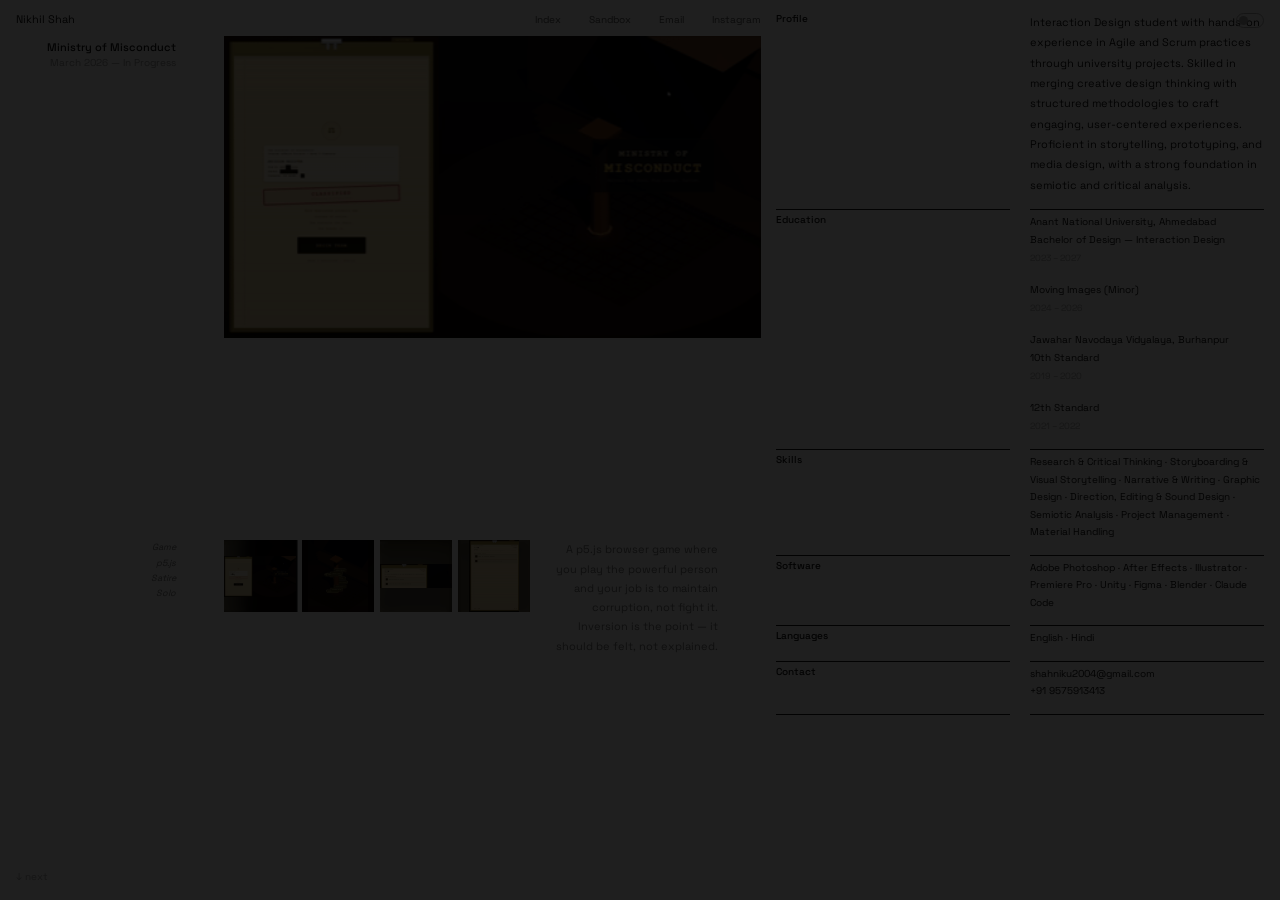
==== index.html @ 1ab5de43 "Initial portfolio — static site with case studies Co-Authored-By: Claude Sonnet 4.6 <noreply@anthrop" ====
<!DOCTYPE html>
<html lang="en">
<head>
  <meta charset="UTF-8" />
  <meta name="viewport" content="width=device-width, initial-scale=1.0" />
  <title>Your Name</title>
  <link rel="preconnect" href="https://fonts.googleapis.com">
  <link rel="preconnect" href="https://fonts.gstatic.com" crossorigin>
  <link href="https://fonts.googleapis.com/css2?family=Space+Grotesk:wght@400;500;600&display=swap" rel="stylesheet">
  <link rel="stylesheet" href="style.css">
</head>
<body>

<label class="theme-toggle" title="Toggle dark mode">
  <input type="checkbox" id="theme-chk">
  <span class="theme-track"><span class="theme-knob"></span></span>
</label>

<div class="tab-bar">
  <button class="tab-btn active" onclick="switchTab('projects')">Projects</button>
  <button class="tab-btn" onclick="switchTab('cv')">CV</button>
</div>

<div class="cols">

  <div class="col-l">
    <div class="col-l-head">
      <span>Nikhil Shah</span>
      <div class="col-l-links">
        <a onclick="goTop()">Index</a>
        <a href="sandbox.html">Sandbox</a>
        <a href="mailto:shahniku2004@gmail.com">Email</a>
        <a href="https://www.instagram.com" target="_blank">Instagram</a>
      </div>
    </div>
    <div id="sheet"></div>
    <div class="nav-arrows" id="nav-arrows">
      <button class="nav-arrow" id="nav-down" onclick="navigateProject(1)">↓ next</button>
      <button class="nav-arrow" id="nav-up" onclick="navigateProject(-1)">↑ previous</button>
    </div>
  </div>

  <div class="col-r">

    <div id="cv-body"></div>

    <div id="proj-detail">
      <span class="pd-close" onclick="closeDetail()">close ×</span>
      <div id="pd-sections"></div>
    </div>

  </div>

</div>

<div id="pd-zoom" class="pd-zoom-overlay" onclick="closeZoom()">
  <img id="pd-zoom-img" src="" alt="">
</div>

<script src="script.js"></script>
</body>
</html>
---- style.css ----
:root {
  --bg: #fff;
  --fg: #111;
  --fg-mid: #444;
  --fg-link: #555;
  --fg-light: #777;
  --fg-muted: #999;
  --fg-faint: #aaa;
  --border: #111;
  --border-light: #e8e8e8;
}
body.dark {
  --bg: #1c1c1c;
  --fg: #e8e8e5;
  --fg-mid: #b8b8b4;
  --fg-link: #888;
  --fg-light: #777;
  --fg-muted: #666;
  --fg-faint: #555;
  --border: #ccc;
  --border-light: #2a2a2a;
}

*, *::before, *::after { box-sizing: border-box; margin: 0; padding: 0; }
body {
  font-family: 'Space Grotesk', sans-serif;
  font-size: 11px;
  background: var(--bg);
  color: var(--fg);
}
a { text-decoration: none; cursor: pointer; color: inherit; }

/* ── THEME TOGGLE ── */
.theme-toggle {
  position: fixed;
  top: 13px;
  right: 16px;
  z-index: 100;
  cursor: pointer;
  display: flex;
  align-items: center;
}
.theme-toggle input { display: none; }
.theme-track {
  width: 28px;
  height: 15px;
  border-radius: 8px;
  border: 1px solid var(--fg-faint);
  position: relative;
}
.theme-knob {
  position: absolute;
  top: 2px;
  left: 2px;
  width: 9px;
  height: 9px;
  border-radius: 50%;
  background: var(--fg-faint);
  transition: transform 0.22s ease, background 0.22s, border-color 0.22s;
}
#theme-chk:checked ~ .theme-track { border-color: var(--fg); }
#theme-chk:checked ~ .theme-track .theme-knob {
  transform: translateX(13px);
  background: var(--fg);
}

/* ── TAB BAR (mobile only) ── */
.tab-bar {
  display: none;
  position: sticky;
  top: 0;
  z-index: 20;
  background: var(--bg);
  border-bottom: 1px solid var(--border-light);
  padding: 0 16px;
}
.tab-btn {
  background: none;
  border: none;
  border-bottom: 2px solid transparent;
  font-family: inherit;
  font-size: 11px;
  color: var(--fg-faint);
  padding: 12px 0;
  margin-right: 24px;
  cursor: pointer;
  transition: color 0.15s;
}
.tab-btn.active { color: var(--fg); border-bottom-color: var(--fg); }

/* ── TWO COLUMNS ── */
.cols {
  display: grid;
  grid-template-columns: 60fr 40fr;
  align-items: start;
  transition: grid-template-columns 0.36s ease;
}
body.detail-open .cols  { grid-template-columns: 1fr 1fr; }
body.detail-open .pblock { display: none; }
body.detail-open .pblock.active { display: grid; }

/* ── LEFT ── */
.col-l { padding: 12px 7px 40px 16px; }

.col-l-head {
  display: grid;
  grid-template-columns: 160px 1fr;
  column-gap: 48px;
  align-items: center;
  margin-bottom: 10px;
  font-size: 11px;
}
.col-l-head > span { grid-column: 1; justify-self: start; }
.col-l-links {
  grid-column: 2;
  justify-self: end;
  display: flex;
  gap: 28px;
  font-size: 10px;
  color: var(--fg-link);
}
.col-l-links a:hover { color: var(--fg); }

/* Project blocks */
.pblock {
  display: grid;
  grid-template-columns: 160px 1fr;
  grid-template-rows: auto auto;
  column-gap: 48px;
  row-gap: 14px;
  margin-bottom: 120px;
  cursor: pointer;
}
.pblock:last-child { margin-bottom: 40px; }
.pblock:hover .pb-thumb:not(.active),
.pblock:hover .pb-title { opacity: 0.6; }

.pb-meta { grid-row: 1; grid-column: 1; padding-top: 4px; text-align: right; }
.pb-title { font-size: 11px; font-weight: 500; margin-bottom: 2px; transition: opacity 0.15s; }
.pb-date  { font-size: 10px; color: var(--fg-muted); }
.pb-cats  {
  grid-row: 2; grid-column: 1;
  font-size: 9px; font-style: italic; color: var(--fg-light); line-height: 1.7; text-align: right;
}
.pb-big {
  grid-row: 1; grid-column: 2;
  position: relative;
  aspect-ratio: 16 / 9;
  width: 100%;
  overflow: hidden;
  background-size: cover;
  background-position: center;
  cursor: grab;
  user-select: none;
  -webkit-user-select: none;
  touch-action: pan-y;
}
.pb-big:active { cursor: grabbing; }
.pb-big::before {
  content: '';
  position: absolute; inset: -10px;
  background-image: inherit;
  background-size: cover; background-position: center;
  filter: blur(12px) brightness(0.35);
}
.pb-big img {
  position: relative; z-index: 1;
  width: 100%; height: 100%;
  object-fit: contain; display: block;
  will-change: transform, opacity;
}
.pb-row2 {
  grid-row: 2; grid-column: 2;
  display: flex; justify-content: space-between; align-items: flex-start; gap: 20px;
}
.pb-thumbs {
  display: flex; gap: 6px;
  overflow-x: auto; scrollbar-width: none; -ms-overflow-style: none;
  flex-shrink: 1; min-width: 0;
}
.pb-thumbs::-webkit-scrollbar { display: none; }
.pb-thumb   {
  flex-shrink: 0;
  width: 72px; height: 72px;
  position: relative; overflow: hidden;
  background-size: cover; background-position: center;
  transition: opacity 0.15s;
}
.pb-thumb.active { box-shadow: 0 0 0 1.5px var(--fg); }
.pb-thumb::before {
  content: '';
  position: absolute; inset: -10px;
  background-image: inherit;
  background-size: cover; background-position: center;
  filter: blur(8px) brightness(0.35);
}
.pb-thumb img {
  position: relative; z-index: 1;
  width: 100%; height: 100%;
  object-fit: contain; display: block;
}
.pb-context { font-size: 11px; line-height: 1.75; color: var(--fg-light); text-align: right; flex: 1; min-width: 0; padding-right: 8%; }

/* ── RIGHT ── */
.col-r {
  position: sticky;
  top: 0;
  height: 100vh;
  overflow-y: scroll;
  scrollbar-width: none;
  -ms-overflow-style: none;
  padding: 12px 16px 40px 8px;
}
.col-r::-webkit-scrollbar { display: none; }

#cv-body, #proj-detail {
  transition: opacity 0.22s ease, transform 0.26s ease;
  will-change: transform, opacity;
}
#cv-body { opacity: 1; transform: translateX(0); }
#proj-detail {
  display: none;
  opacity: 0;
  transform: translateX(18px);
}

/* ── CV sections ── */
.cv-sec {
  display: grid; grid-template-columns: 1fr 1fr; gap: 20px;
  margin-bottom: 3px; align-items: stretch;
}
.cv-h {
  font-size: 10px; font-weight: 500; color: var(--fg);
  padding-bottom: 14px; border-bottom: 1px solid var(--border);
}
.cv-content  { display: flex; flex-direction: column; gap: 14px; padding-bottom: 14px; border-bottom: 1px solid var(--border); }
.cv-bio-text { font-size: 11px; line-height: 1.85; }
.cv-e  { font-size: 10px; line-height: 1.75; }
.cv-yr { font-size: 9px; color: var(--fg-faint); display: block; margin-top: 3px; }

/* ── Detail panel ── */
.pd-close {
  font-size: 10px; color: var(--fg-faint); cursor: pointer;
  display: block; margin-bottom: 32px;
}
.pd-close:hover { color: var(--fg); }
.pd-section { margin-bottom: 32px; }
.pd-section-title { font-size: 10px; font-weight: 500; color: var(--fg-faint); margin-bottom: 10px; letter-spacing: 0.06em; text-transform: uppercase; }
.pd-body { font-size: 11px; line-height: 1.9; color: var(--fg-mid); }
.pd-body p { margin-bottom: 12px; }
.pd-body p:last-child { margin-bottom: 0; }
.pd-body strong { font-weight: 500; color: var(--fg); }
.pd-body h3 { font-size: 14px; font-weight: 500; color: var(--fg); line-height: 1.3; margin: 4px 0 10px; }

/* ── SNAP SCROLL (desktop + tablet) ── */
@media (min-width: 768px) {
  html, body { height: 100%; overflow: hidden; }
  .cols { height: 100vh; }
  .col-l {
    height: 100vh;
    display: flex;
    flex-direction: column;
    overflow: hidden;
    padding-bottom: 0;
  }
  #sheet {
    flex: 1;
    overflow-y: scroll;
    scroll-snap-type: y mandatory;
    scrollbar-width: none;
    -ms-overflow-style: none;
  }
  #sheet::-webkit-scrollbar { display: none; }
  .pblock {
    scroll-snap-align: start;
    height: 100%;
    margin-bottom: 0;
    padding-bottom: 24px;
  }
  .pblock:last-child { margin-bottom: 0; }
}

@media (min-width: 768px) and (max-width: 1023px) {
  .cols { grid-template-columns: 60fr 40fr; }
  body.detail-open .cols { grid-template-columns: 1fr 1fr; }
  .col-l { padding: 10px 6px 32px 12px; }
  .col-l-head { grid-template-columns: 120px 1fr; column-gap: 28px; }
  .pblock { grid-template-columns: 120px 1fr; column-gap: 28px; margin-bottom: 80px; }
  .pb-thumb { width: 72px; height: 72px; }
}

@media (max-width: 767px) {
  .tab-bar { display: flex; }
  .cols { grid-template-columns: 1fr; }
  .col-l { padding: 12px 14px 40px; }
  .col-l-head { grid-template-columns: 1fr; row-gap: 6px; margin-bottom: 20px; }
  .col-l-head > span { grid-column: 1; }
  .col-l-links { grid-column: 1; justify-self: start; }
  .col-r {
    position: static;
    height: auto;
    overflow-y: visible;
    padding: 12px 14px 40px;
    display: none;
  }
  body.show-cv .col-r  { display: block; }
  body.show-cv .col-l  { display: none; }
  .pblock {
    grid-template-columns: 1fr;
    grid-template-rows: auto;
    column-gap: 0;
    row-gap: 10px;
    margin-bottom: 56px;
  }
  .pb-meta  { grid-row: 1; grid-column: 1; text-align: left; padding-top: 0; }
  .pb-big   { grid-row: 2; grid-column: 1; }
  .pb-cats  { grid-row: 3; grid-column: 1; text-align: left; }
  .pb-row2  { grid-row: 4; grid-column: 1; flex-direction: column; gap: 10px; max-width: 100%; }
  .pb-context { text-align: left; max-width: 100%; padding-right: 0; }
  .pb-thumbs { flex-wrap: wrap; }
  .pb-thumb  { width: 68px; height: 68px; }
  .cv-sec { grid-template-columns: 1fr; gap: 8px; margin-bottom: 40px; border-bottom: 1px solid var(--border); padding-bottom: 14px; }
  .cv-sec:first-of-type { grid-template-columns: 1fr; align-items: start; }
  .cv-h    { border-bottom: none; padding-bottom: 0; }
  .cv-content { border-bottom: none; padding-bottom: 0; }
  body.detail-open          { overflow-y: auto; }
  body.detail-open .cols    { grid-template-columns: 1fr; }
  body.detail-open .col-l   { display: none; }
  body.detail-open .col-r   { display: block !important; }
  body.detail-open .pblock  { display: grid; }
}

/* ── NAV ARROWS ── */
.nav-arrows {
  display: flex;
  flex-direction: row;
  justify-content: space-between;
  flex-shrink: 0;
  padding-bottom: 14px;
}
.nav-arrow {
  background: none;
  border: none;
  padding: 4px 0;
  font-family: inherit;
  font-size: 10px;
  color: var(--fg-faint);
  cursor: pointer;
  line-height: 1;
  transition: color 0.15s;
}
.nav-arrow:hover { color: var(--fg); }
.nav-arrow.hidden { visibility: hidden; pointer-events: none; }
@media (max-width: 767px) { .nav-arrows { display: none; } }

/* ── CASE STUDY IMAGES ── */
.pd-imgs {
  display: flex;
  flex-wrap: wrap;
  gap: 8px;
  margin: 16px 0;
}
.pd-imgs img {
  width: calc(50% - 4px);
  height: auto;
  display: block;
}
.pd-imgs img.full {
  width: 100%;
}
.pd-imgs img { cursor: zoom-in; }

/* ── ZOOM OVERLAY ── */
.pd-zoom-overlay {
  position: fixed;
  inset: 0;
  background: rgba(0, 0, 0, 0.88);
  display: flex;
  align-items: center;
  justify-content: center;
  z-index: 200;
  cursor: zoom-out;
}
.pd-zoom-overlay img {
  max-width: 90vw;
  max-height: 90vh;
  object-fit: contain;
  display: block;
}
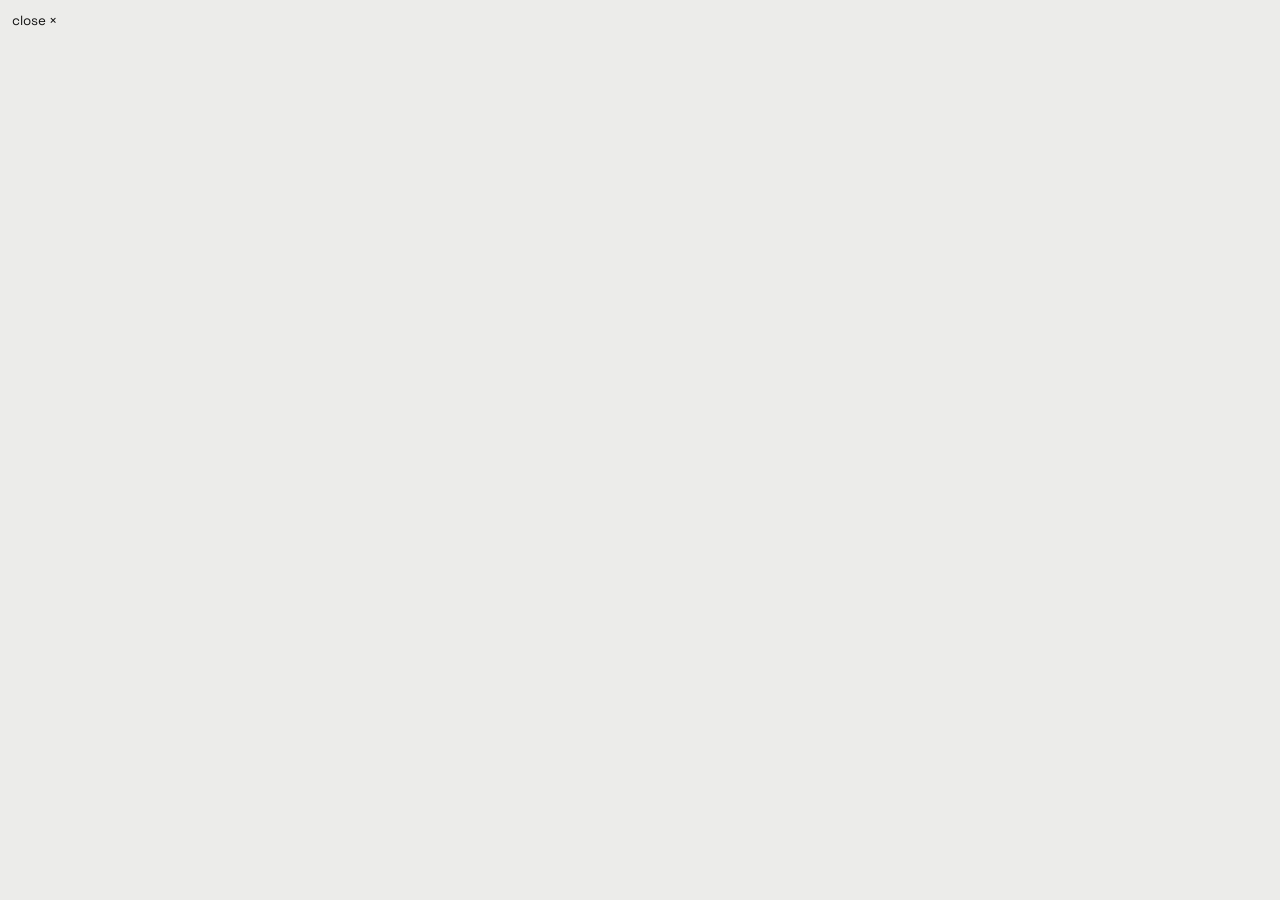
==== commit f8f49cf3: "Bento grid" ====
--- a/index.html
+++ b/index.html
@@ -3,7 +3,7 @@
 <head>
   <meta charset="UTF-8" />
   <meta name="viewport" content="width=device-width, initial-scale=1.0" />
-  <title>Your Name</title>
+  <title>Nikhil Shah</title>
   <link rel="preconnect" href="https://fonts.googleapis.com">
   <link rel="preconnect" href="https://fonts.gstatic.com" crossorigin>
   <link href="https://fonts.googleapis.com/css2?family=Space+Grotesk:wght@400;500;600&display=swap" rel="stylesheet">
@@ -11,50 +11,17 @@
 </head>
 <body>
 
-<label class="theme-toggle" title="Toggle dark mode">
-  <input type="checkbox" id="theme-chk">
-  <span class="theme-track"><span class="theme-knob"></span></span>
-</label>
+<main class="bento" id="bento"></main>
 
-<div class="tab-bar">
-  <button class="tab-btn active" onclick="switchTab('projects')">Projects</button>
-  <button class="tab-btn" onclick="switchTab('cv')">CV</button>
+<div id="detail" class="detail" aria-hidden="true">
+  <div class="detail-panel">
+    <button class="detail-close" onclick="closeDetail()">close ×</button>
+    <div id="detail-body"></div>
+  </div>
 </div>
 
-<div class="cols">
-
-  <div class="col-l">
-    <div class="col-l-head">
-      <span>Nikhil Shah</span>
-      <div class="col-l-links">
-        <a onclick="goTop()">Index</a>
-        <a href="sandbox.html">Sandbox</a>
-        <a href="mailto:shahniku2004@gmail.com">Email</a>
-        <a href="https://www.instagram.com" target="_blank">Instagram</a>
-      </div>
-    </div>
-    <div id="sheet"></div>
-    <div class="nav-arrows" id="nav-arrows">
-      <button class="nav-arrow" id="nav-down" onclick="navigateProject(1)">↓ next</button>
-      <button class="nav-arrow" id="nav-up" onclick="navigateProject(-1)">↑ previous</button>
-    </div>
-  </div>
-
-  <div class="col-r">
-
-    <div id="cv-body"></div>
-
-    <div id="proj-detail">
-      <span class="pd-close" onclick="closeDetail()">close ×</span>
-      <div id="pd-sections"></div>
-    </div>
-
-  </div>
-
-</div>
-
-<div id="pd-zoom" class="pd-zoom-overlay" onclick="closeZoom()">
-  <img id="pd-zoom-img" src="" alt="">
+<div id="zoom" class="zoom" onclick="closeZoom()">
+  <img id="zoom-img" src="" alt="">
 </div>
 
 <script src="script.js"></script>
--- a/style.css
+++ b/style.css
@@ -1,35 +1,43 @@
 :root {
-  --bg: #fff;
+  --bg: #ececea;
+  --tile: #fff;
   --fg: #111;
   --fg-mid: #444;
-  --fg-link: #555;
   --fg-light: #777;
   --fg-muted: #999;
   --fg-faint: #aaa;
-  --border: #111;
-  --border-light: #e8e8e8;
+  --radius: 16px;
+  --gap: 10px;
+  --pad: 12px;
+  --ease: cubic-bezier(.2, .8, .2, 1);
+  --ease-io: cubic-bezier(.7, 0, .2, 1);
 }
 body.dark {
-  --bg: #1c1c1c;
+  --bg: #0e0e0e;
+  --tile: #1c1c1c;
   --fg: #e8e8e5;
   --fg-mid: #b8b8b4;
-  --fg-link: #888;
-  --fg-light: #777;
-  --fg-muted: #666;
+  --fg-light: #888;
+  --fg-muted: #777;
   --fg-faint: #555;
-  --border: #ccc;
-  --border-light: #2a2a2a;
 }
 
 *, *::before, *::after { box-sizing: border-box; margin: 0; padding: 0; }
+
+html, body { height: 100%; }
 body {
   font-family: 'Space Grotesk', sans-serif;
   font-size: 11px;
   background: var(--bg);
   color: var(--fg);
+  overflow: hidden;
+  padding: var(--pad);
+  transition: background 0.25s;
 }
 a { text-decoration: none; cursor: pointer; color: inherit; }
-
+button { font-family: inherit; cursor: pointer; border: none; background: none; color: inherit; }
+
+<<<<<<< Updated upstream
 /* ── THEME TOGGLE ── */
 .theme-toggle {
   position: fixed;
@@ -146,73 +154,77 @@
   grid-row: 1; grid-column: 2;
   position: relative;
   aspect-ratio: 16 / 9;
+=======
+/* ── BENTO GRID ── */
+.bento {
+  height: 100%;
+>>>>>>> Stashed changes
   width: 100%;
+  display: grid;
+  gap: var(--gap);
+  grid-template-columns: repeat(4, 1fr);
+  grid-template-rows: repeat(3, 1fr);
+  grid-template-areas:
+    "intro intro p01 p01"
+    "p02   p03   p01 p01"
+    "p02   p04   p04 p05";
+}
+
+.tile {
+  position: relative;
+  border-radius: var(--radius);
   overflow: hidden;
+  background: var(--tile);
+  display: block;
+  min-width: 0;
+  min-height: 0;
+  /* staggered entrance */
+  opacity: 0;
+  transform: translateY(14px) scale(0.985);
+  animation: tileIn 0.62s var(--ease) both;
+  animation-delay: calc(var(--i, 0) * 70ms);
+  transition: transform 0.4s var(--ease), box-shadow 0.4s var(--ease);
+}
+@keyframes tileIn {
+  to { opacity: 1; transform: none; }
+}
+
+/* ── PROJECT TILES ── */
+.tile-proj {
+  cursor: pointer;
+  color: #fff;
+}
+.tile-img {
+  position: absolute;
+  inset: 0;
+  z-index: 0;
   background-size: cover;
   background-position: center;
-  cursor: grab;
-  user-select: none;
-  -webkit-user-select: none;
-  touch-action: pan-y;
-}
-.pb-big:active { cursor: grabbing; }
-.pb-big::before {
+  transform: scale(1.001);
+  transition: transform 0.7s var(--ease);
+  will-change: transform;
+}
+.tile-proj::after {
   content: '';
-  position: absolute; inset: -10px;
-  background-image: inherit;
-  background-size: cover; background-position: center;
-  filter: blur(12px) brightness(0.35);
-}
-.pb-big img {
-  position: relative; z-index: 1;
-  width: 100%; height: 100%;
-  object-fit: contain; display: block;
-  will-change: transform, opacity;
-}
-.pb-row2 {
-  grid-row: 2; grid-column: 2;
-  display: flex; justify-content: space-between; align-items: flex-start; gap: 20px;
-}
-.pb-thumbs {
-  display: flex; gap: 6px;
-  overflow-x: auto; scrollbar-width: none; -ms-overflow-style: none;
-  flex-shrink: 1; min-width: 0;
-}
-.pb-thumbs::-webkit-scrollbar { display: none; }
-.pb-thumb   {
-  flex-shrink: 0;
-  width: 72px; height: 72px;
-  position: relative; overflow: hidden;
-  background-size: cover; background-position: center;
-  transition: opacity 0.15s;
-}
-.pb-thumb.active { box-shadow: 0 0 0 1.5px var(--fg); }
-.pb-thumb::before {
-  content: '';
-  position: absolute; inset: -10px;
-  background-image: inherit;
-  background-size: cover; background-position: center;
-  filter: blur(8px) brightness(0.35);
-}
-.pb-thumb img {
-  position: relative; z-index: 1;
-  width: 100%; height: 100%;
-  object-fit: contain; display: block;
-}
-.pb-context { font-size: 11px; line-height: 1.75; color: var(--fg-light); text-align: right; flex: 1; min-width: 0; padding-right: 8%; }
-
-/* ── RIGHT ── */
-.col-r {
-  position: sticky;
-  top: 0;
-  height: 100vh;
-  overflow-y: scroll;
-  scrollbar-width: none;
-  -ms-overflow-style: none;
-  padding: 12px 16px 40px 8px;
-}
-.col-r::-webkit-scrollbar { display: none; }
-
+  position: absolute;
+  inset: 0;
+  z-index: 1;
+  background: linear-gradient(180deg, rgba(0,0,0,0) 38%, rgba(0,0,0,0.62) 100%);
+  transition: background 0.35s ease;
+}
+.tile-num, .tile-status, .tile-foot { z-index: 2; }
+
+.tile-proj:hover {
+  transform: translateY(-3px);
+  box-shadow: 0 14px 30px -12px rgba(0,0,0,0.45);
+}
+.tile-proj:hover .tile-img { transform: scale(1.07); }
+.tile-proj:hover::after {
+  background: linear-gradient(180deg, rgba(0,0,0,0.12) 0%, rgba(0,0,0,0.8) 100%);
+}
+.tile-proj:active { transform: translateY(-1px) scale(0.992); }
+
+<<<<<<< Updated upstream
 #cv-body, #proj-detail {
   transition: opacity 0.22s ease, transform 0.26s ease;
   will-change: transform, opacity;
@@ -343,47 +355,286 @@
   border: none;
   padding: 4px 0;
   font-family: inherit;
+=======
+.tile-num {
+  position: absolute;
+  top: 12px;
+  left: 14px;
+>>>>>>> Stashed changes
+  font-size: 10px;
+  letter-spacing: 0.12em;
+  opacity: 0.85;
+  mix-blend-mode: difference;
+  color: #fff;
+}
+.tile-status {
+  position: absolute;
+  top: 12px;
+  right: 14px;
+  font-size: 8.5px;
+  letter-spacing: 0.16em;
+  text-transform: uppercase;
+  padding: 3px 7px;
+  border-radius: 100px;
+  background: rgba(255,255,255,0.9);
+  color: #111;
+}
+.tile-status::before {
+  content: '';
+  display: inline-block;
+  width: 5px; height: 5px;
+  border-radius: 50%;
+  background: #e0483d;
+  margin-right: 5px;
+  vertical-align: middle;
+  animation: pulse 1.6s ease-in-out infinite;
+}
+@keyframes pulse {
+  0%, 100% { opacity: 1; transform: scale(1); }
+  50%      { opacity: 0.4; transform: scale(0.7); }
+}
+
+.tile-foot {
+  position: absolute;
+  left: 0; right: 0; bottom: 0;
+  padding: 14px 16px;
+}
+.tile-title {
+  font-size: 14px;
+  font-weight: 500;
+  line-height: 1.2;
+  margin-bottom: 4px;
+  transition: transform 0.35s var(--ease);
+}
+.tile-proj:hover .tile-title { transform: translateY(-1px); }
+.tile-cats {
+  font-size: 9px;
+  letter-spacing: 0.04em;
+  opacity: 0.78;
+  font-style: italic;
+}
+.tile-context {
+  font-size: 10.5px;
+  line-height: 1.6;
+  margin-top: 8px;
+  max-height: 0;
+  opacity: 0;
+  overflow: hidden;
+  transform: translateY(4px);
+  transition: max-height 0.4s var(--ease), opacity 0.32s ease, transform 0.4s var(--ease), margin-top 0.4s var(--ease);
+}
+.tile-proj:hover .tile-context {
+  max-height: 120px;
+  opacity: 0.9;
+  transform: translateY(0);
+  margin-top: 8px;
+}
+
+/* feature tile gets bigger type */
+.tile-feature .tile-title { font-size: 19px; }
+.tile-feature .tile-cats  { font-size: 10px; }
+.tile-feature .tile-context { font-size: 11.5px; }
+
+/* ── INTRO TILE ── */
+.tile-intro {
+  grid-area: intro;
+  background: var(--tile);
+  color: var(--fg);
+  display: flex;
+  flex-direction: column;
+  justify-content: space-between;
+  padding: 20px 22px;
+}
+.intro-name {
+  font-size: clamp(22px, 3vw, 34px);
+  font-weight: 500;
+  line-height: 1.02;
+  letter-spacing: -0.01em;
+}
+.intro-role {
+  font-size: 11.5px;
+  line-height: 1.6;
+  color: var(--fg-mid);
+  margin-top: 12px;
+  max-width: 42ch;
+}
+.intro-bottom {
+  display: flex;
+  align-items: center;
+  justify-content: space-between;
+  gap: 16px;
+}
+.intro-links {
+  display: flex;
+  gap: 18px;
+  font-size: 10.5px;
+  color: var(--fg-light);
+  flex-wrap: wrap;
+}
+.intro-links a { position: relative; }
+.intro-links a:hover { color: var(--fg); }
+.intro-links a::after {
+  content: '';
+  position: absolute; left: 0; bottom: -3px;
+  width: 0; height: 1px; background: var(--fg);
+  transition: width 0.22s var(--ease);
+}
+.intro-links a:hover::after { width: 100%; }
+
+/* ── THEME TOGGLE ── */
+.theme-toggle { display: flex; align-items: center; cursor: pointer; flex-shrink: 0; }
+.theme-toggle input { display: none; }
+.theme-track {
+  width: 28px; height: 15px; border-radius: 8px;
+  border: 1px solid var(--fg-faint); position: relative;
+}
+.theme-knob {
+  position: absolute; top: 2px; left: 2px;
+  width: 9px; height: 9px; border-radius: 50%;
+  background: var(--fg-faint);
+  transition: transform 0.32s var(--ease), background 0.22s, border-color 0.22s;
+}
+#theme-chk:checked ~ .theme-track { border-color: var(--fg); }
+#theme-chk:checked ~ .theme-track .theme-knob { transform: translateX(13px); background: var(--fg); }
+
+/* ── FLIP HERO (shared-element open) ── */
+.flip-hero {
+  position: fixed;
+  z-index: 150;
+  border-radius: var(--radius);
+  background-size: cover;
+  background-position: center;
+  box-shadow: 0 30px 60px -20px rgba(0,0,0,0.6);
+  pointer-events: none;
+  will-change: top, left, width, height;
+}
+.flip-hero.fade { opacity: 0; transition: opacity 0.28s ease; }
+
+/* ── DETAIL OVERLAY ── */
+.detail {
+  position: fixed;
+  inset: 0;
+<<<<<<< Updated upstream
+  background: rgba(0, 0, 0, 0.88);
+  display: flex;
+  align-items: center;
+=======
+  z-index: 100;
+  background: rgba(0,0,0,0);
+  backdrop-filter: blur(0px);
+  display: flex;
+  align-items: stretch;
+>>>>>>> Stashed changes
+  justify-content: center;
+  padding: var(--pad);
+  pointer-events: none;
+  transition: background 0.4s ease, backdrop-filter 0.4s ease;
+}
+.detail.open {
+  pointer-events: auto;
+  background: rgba(0,0,0,0.4);
+  backdrop-filter: blur(4px);
+}
+.detail-panel {
+  position: relative;
+  width: 100%;
+  max-width: 820px;
+  background: var(--bg);
+  border-radius: var(--radius);
+  overflow-y: auto;
+  scrollbar-width: none;
+  padding: 40px clamp(20px, 5vw, 56px) 60px;
+  opacity: 0;
+  transform: translateY(12px);
+  transition: opacity 0.35s ease, transform 0.45s var(--ease);
+}
+.detail.open:not(.animating) .detail-panel { opacity: 1; transform: none; }
+.detail-panel::-webkit-scrollbar { display: none; }
+.detail-close {
+  position: sticky;
+  top: 0;
+  float: right;
   font-size: 10px;
   color: var(--fg-faint);
-  cursor: pointer;
-  line-height: 1;
-  transition: color 0.15s;
-}
-.nav-arrow:hover { color: var(--fg); }
-.nav-arrow.hidden { visibility: hidden; pointer-events: none; }
-@media (max-width: 767px) { .nav-arrows { display: none; } }
-
-/* ── CASE STUDY IMAGES ── */
-.pd-imgs {
-  display: flex;
-  flex-wrap: wrap;
-  gap: 8px;
-  margin: 16px 0;
-}
-.pd-imgs img {
-  width: calc(50% - 4px);
-  height: auto;
-  display: block;
-}
-.pd-imgs img.full {
-  width: 100%;
-}
-.pd-imgs img { cursor: zoom-in; }
-
-/* ── ZOOM OVERLAY ── */
-.pd-zoom-overlay {
-  position: fixed;
-  inset: 0;
-  background: rgba(0, 0, 0, 0.88);
-  display: flex;
-  align-items: center;
-  justify-content: center;
-  z-index: 200;
-  cursor: zoom-out;
-}
-.pd-zoom-overlay img {
-  max-width: 90vw;
-  max-height: 90vh;
-  object-fit: contain;
-  display: block;
-}
+  z-index: 3;
+}
+.detail-close:hover { color: var(--fg); }
+
+/* case study content — fade children up on reveal */
+#detail-body { font-size: 11px; line-height: 1.9; color: var(--fg-mid); }
+.detail.open:not(.animating) #detail-body > * {
+  animation: rise 0.5s var(--ease) both;
+}
+.detail.open:not(.animating) #detail-body > *:nth-child(2) { animation-delay: 0.05s; }
+.detail.open:not(.animating) #detail-body > *:nth-child(3) { animation-delay: 0.1s; }
+.detail.open:not(.animating) #detail-body > *:nth-child(n+4) { animation-delay: 0.15s; }
+@keyframes rise {
+  from { opacity: 0; transform: translateY(10px); }
+  to   { opacity: 1; transform: none; }
+}
+.pd-section { margin-bottom: 32px; }
+.pd-section-title { font-size: 10px; font-weight: 500; color: var(--fg-faint); margin-bottom: 10px; letter-spacing: 0.06em; text-transform: uppercase; }
+.pd-body p { margin-bottom: 12px; }
+.pd-body strong { font-weight: 500; color: var(--fg); }
+.pd-body h3 { font-size: 16px; font-weight: 500; color: var(--fg); line-height: 1.3; margin: 4px 0 10px; }
+.pd-imgs { display: flex; flex-wrap: wrap; gap: 8px; margin: 16px 0; }
+.pd-imgs img { width: calc(50% - 4px); height: auto; display: block; border-radius: 8px; cursor: zoom-in; transition: transform 0.3s var(--ease); }
+.pd-imgs img:hover { transform: scale(1.015); }
+.pd-imgs img.full { width: 100%; }
+
+/* ── ZOOM ── */
+.zoom {
+  position: fixed; inset: 0;
+  background: rgba(0,0,0,0.9);
+  display: none; align-items: center; justify-content: center;
+  z-index: 200; cursor: zoom-out;
+}
+.zoom.show { display: flex; animation: fadeIn 0.25s ease; }
+.zoom img { max-width: 92vw; max-height: 92vh; object-fit: contain; border-radius: 8px; animation: zoomIn 0.3s var(--ease); }
+@keyframes fadeIn { from { opacity: 0; } to { opacity: 1; } }
+@keyframes zoomIn { from { opacity: 0; transform: scale(0.94); } to { opacity: 1; transform: none; } }
+
+/* ── RESPONSIVE ── */
+@media (max-width: 1023px) {
+  .bento {
+    grid-template-columns: repeat(2, 1fr);
+    grid-template-rows: repeat(5, minmax(150px, 1fr));
+    grid-template-areas:
+      "intro intro"
+      "p01   p01"
+      "p02   p03"
+      "p02   p04"
+      "p05   p04";
+  }
+}
+
+@media (max-width: 639px) {
+  html, body { height: auto; overflow: visible; }
+  body { overflow-y: auto; }
+  .bento {
+    height: auto;
+    grid-template-columns: 1fr;
+    grid-template-rows: none;
+    grid-auto-rows: minmax(180px, 42vw);
+    grid-template-areas:
+      "intro"
+      "p01"
+      "p02"
+      "p03"
+      "p04"
+      "p05";
+  }
+  .tile-intro { min-height: 220px; }
+  .detail-panel { max-width: none; }
+}
+
+/* ── REDUCED MOTION ── */
+@media (prefers-reduced-motion: reduce) {
+  *, *::before, *::after {
+    animation-duration: 0.01ms !important;
+    animation-iteration-count: 1 !important;
+    transition-duration: 0.05ms !important;
+  }
+  .tile { opacity: 1; transform: none; }
+  .flip-hero { display: none !important; }
+}
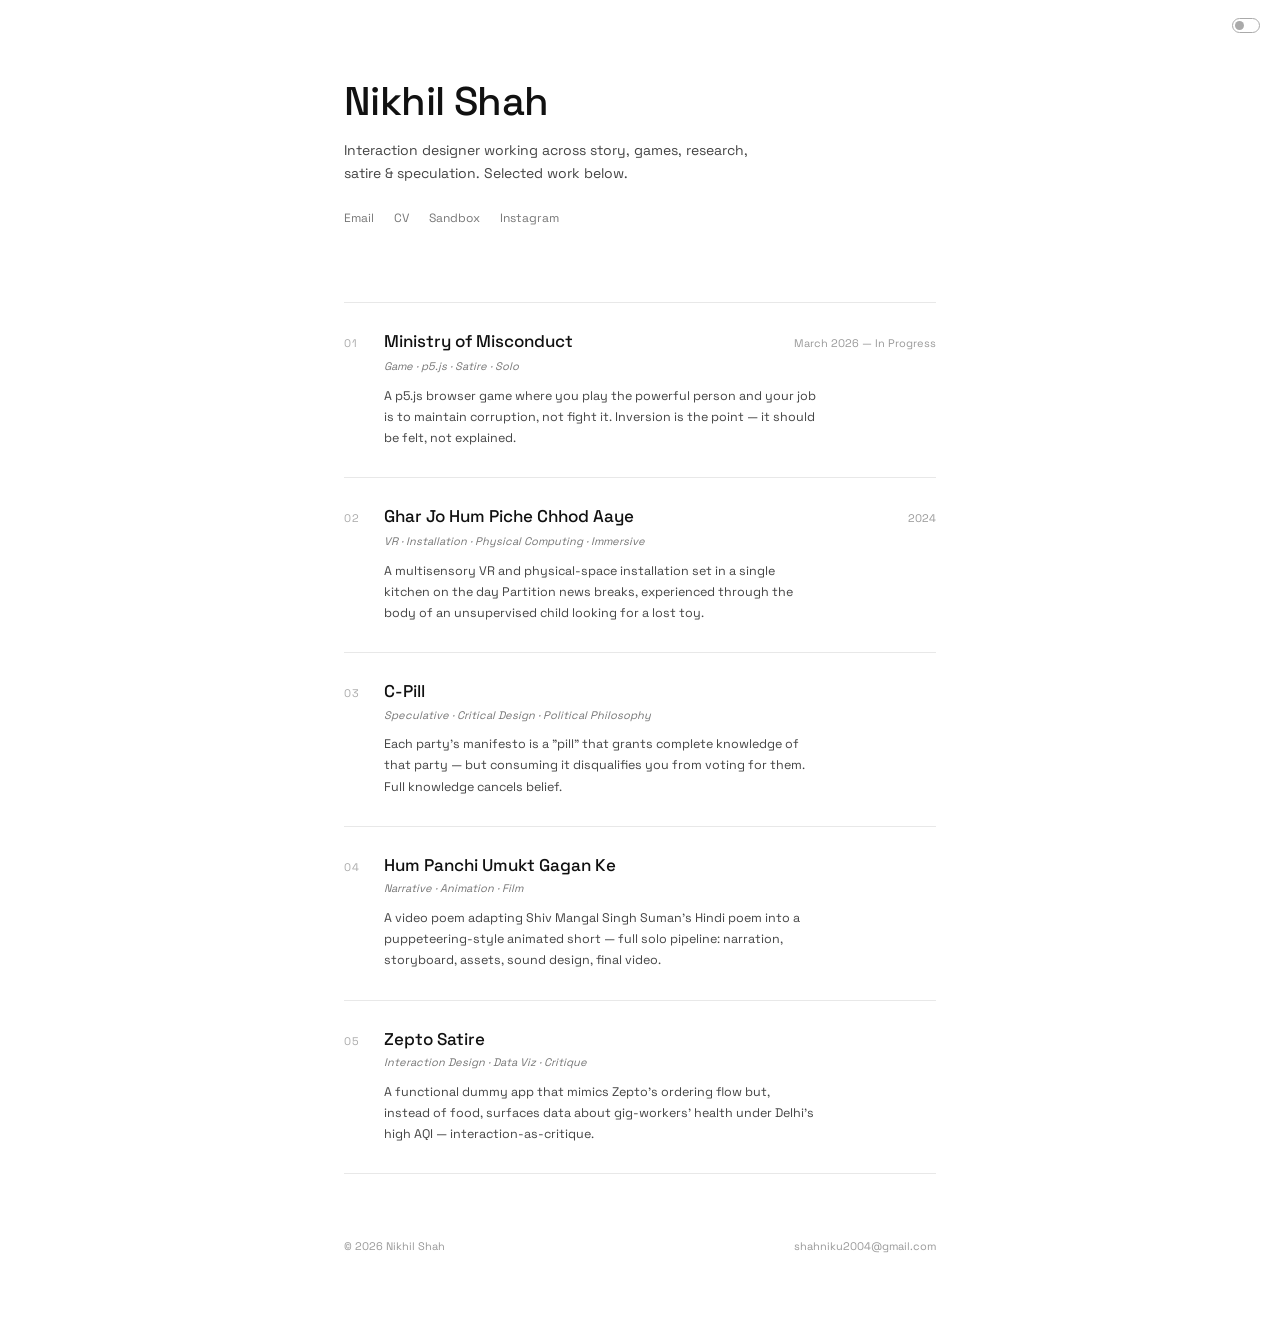
==== commit c3957a4f: "he" ====
--- a/index.html
+++ b/index.html
@@ -11,18 +11,94 @@
 </head>
 <body>
 
-<main class="bento" id="bento"></main>
+<label class="theme-toggle" title="Toggle dark mode">
+  <input type="checkbox" id="theme-chk">
+  <span class="theme-track"><span class="theme-knob"></span></span>
+</label>
 
-<div id="detail" class="detail" aria-hidden="true">
-  <div class="detail-panel">
-    <button class="detail-close" onclick="closeDetail()">close ×</button>
-    <div id="detail-body"></div>
-  </div>
-</div>
+<main class="page">
 
-<div id="zoom" class="zoom" onclick="closeZoom()">
-  <img id="zoom-img" src="" alt="">
-</div>
+  <header class="intro">
+    <h1 class="intro-name">Nikhil Shah</h1>
+    <p class="intro-role">
+      Interaction designer working across story, games, research, satire
+      &amp; speculation. Selected work below.
+    </p>
+    <nav class="intro-links">
+      <a href="mailto:shahniku2004@gmail.com">Email</a>
+      <a href="Content/Nikhil_Resume.pdf" target="_blank">CV</a>
+      <a href="sandbox.html">Sandbox</a>
+      <a href="https://www.instagram.com" target="_blank">Instagram</a>
+    </nav>
+  </header>
+
+  <section class="work">
+
+    <a class="item" href="case.html?id=p01">
+      <span class="item-num">01</span>
+      <div class="item-main">
+        <div class="item-head">
+          <h2 class="item-title">Ministry of Misconduct</h2>
+          <span class="item-date">March 2026 — In Progress</span>
+        </div>
+        <p class="item-cats">Game · p5.js · Satire · Solo</p>
+        <p class="item-context">A p5.js browser game where you play the powerful person and your job is to maintain corruption, not fight it. Inversion is the point — it should be felt, not explained.</p>
+      </div>
+    </a>
+
+    <a class="item" href="case.html?id=p02">
+      <span class="item-num">02</span>
+      <div class="item-main">
+        <div class="item-head">
+          <h2 class="item-title">Ghar Jo Hum Piche Chhod Aaye</h2>
+          <span class="item-date">2024</span>
+        </div>
+        <p class="item-cats">VR · Installation · Physical Computing · Immersive</p>
+        <p class="item-context">A multisensory VR and physical-space installation set in a single kitchen on the day Partition news breaks, experienced through the body of an unsupervised child looking for a lost toy.</p>
+      </div>
+    </a>
+
+    <a class="item" href="case.html?id=p03">
+      <span class="item-num">03</span>
+      <div class="item-main">
+        <div class="item-head">
+          <h2 class="item-title">C-Pill</h2>
+        </div>
+        <p class="item-cats">Speculative · Critical Design · Political Philosophy</p>
+        <p class="item-context">Each party's manifesto is a "pill" that grants complete knowledge of that party — but consuming it disqualifies you from voting for them. Full knowledge cancels belief.</p>
+      </div>
+    </a>
+
+    <a class="item" href="case.html?id=p04">
+      <span class="item-num">04</span>
+      <div class="item-main">
+        <div class="item-head">
+          <h2 class="item-title">Hum Panchi Umukt Gagan Ke</h2>
+        </div>
+        <p class="item-cats">Narrative · Animation · Film</p>
+        <p class="item-context">A video poem adapting Shiv Mangal Singh Suman's Hindi poem into a puppeteering-style animated short — full solo pipeline: narration, storyboard, assets, sound design, final video.</p>
+      </div>
+    </a>
+
+    <a class="item" href="case.html?id=p05">
+      <span class="item-num">05</span>
+      <div class="item-main">
+        <div class="item-head">
+          <h2 class="item-title">Zepto Satire</h2>
+        </div>
+        <p class="item-cats">Interaction Design · Data Viz · Critique</p>
+        <p class="item-context">A functional dummy app that mimics Zepto's ordering flow but, instead of food, surfaces data about gig-workers' health under Delhi's high AQI — interaction-as-critique.</p>
+      </div>
+    </a>
+
+  </section>
+
+  <footer class="foot">
+    <span>© 2026 Nikhil Shah</span>
+    <a href="mailto:shahniku2004@gmail.com">shahniku2004@gmail.com</a>
+  </footer>
+
+</main>
 
 <script src="script.js"></script>
 </body>
--- a/style.css
+++ b/style.css
@@ -1,70 +1,160 @@
 :root {
-  --bg: #ececea;
-  --tile: #fff;
+  --bg: #fff;
   --fg: #111;
   --fg-mid: #444;
   --fg-light: #777;
   --fg-muted: #999;
   --fg-faint: #aaa;
-  --radius: 16px;
-  --gap: 10px;
-  --pad: 12px;
-  --ease: cubic-bezier(.2, .8, .2, 1);
-  --ease-io: cubic-bezier(.7, 0, .2, 1);
+  --border-light: #e8e8e8;
 }
 body.dark {
-  --bg: #0e0e0e;
-  --tile: #1c1c1c;
+  --bg: #1c1c1c;
   --fg: #e8e8e5;
   --fg-mid: #b8b8b4;
   --fg-light: #888;
-  --fg-muted: #777;
+  --fg-muted: #666;
   --fg-faint: #555;
+  --border-light: #2a2a2a;
 }
 
 *, *::before, *::after { box-sizing: border-box; margin: 0; padding: 0; }
 
-html, body { height: 100%; }
+html { -webkit-font-smoothing: antialiased; }
 body {
   font-family: 'Space Grotesk', sans-serif;
-  font-size: 11px;
+  font-size: 13px;
+  line-height: 1.6;
   background: var(--bg);
   color: var(--fg);
-  overflow: hidden;
-  padding: var(--pad);
-  transition: background 0.25s;
+  transition: background 0.25s, color 0.25s;
 }
 a { text-decoration: none; cursor: pointer; color: inherit; }
-button { font-family: inherit; cursor: pointer; border: none; background: none; color: inherit; }
-
-<<<<<<< Updated upstream
+
+/* ── LAYOUT ── */
+.page {
+  max-width: 640px;
+  margin: 0 auto;
+  padding: clamp(48px, 9vh, 110px) 24px 64px;
+}
+
+/* ── INTRO ── */
+.intro { margin-bottom: 72px; }
+.intro-name {
+  font-size: clamp(28px, 5vw, 40px);
+  font-weight: 500;
+  letter-spacing: -0.015em;
+  line-height: 1.05;
+}
+.intro-role {
+  margin-top: 16px;
+  max-width: 46ch;
+  font-size: 14px;
+  line-height: 1.65;
+  color: var(--fg-mid);
+}
+.intro-links {
+  margin-top: 24px;
+  display: flex;
+  flex-wrap: wrap;
+  gap: 20px;
+  font-size: 12px;
+  color: var(--fg-light);
+}
+.intro-links a { position: relative; padding-bottom: 2px; }
+.intro-links a:hover { color: var(--fg); }
+.intro-links a::after {
+  content: '';
+  position: absolute; left: 0; bottom: 0;
+  width: 0; height: 1px; background: var(--fg);
+  transition: width 0.25s ease;
+}
+.intro-links a:hover::after { width: 100%; }
+
+/* ── WORK LIST ── */
+.work { display: flex; flex-direction: column; }
+.item {
+  display: grid;
+  grid-template-columns: 36px 1fr;
+  gap: 4px;
+  padding: 28px 0;
+  border-top: 1px solid var(--border-light);
+  transition: padding-left 0.3s ease;
+}
+.item:last-child { border-bottom: 1px solid var(--border-light); }
+.item:hover { padding-left: 8px; }
+
+.item-num {
+  font-size: 11px;
+  color: var(--fg-faint);
+  padding-top: 4px;
+  letter-spacing: 0.06em;
+}
+
+.item-head {
+  display: flex;
+  align-items: baseline;
+  justify-content: space-between;
+  gap: 16px;
+}
+.item-title {
+  font-size: 17px;
+  font-weight: 500;
+  line-height: 1.2;
+  transition: color 0.2s;
+}
+.item:hover .item-title { color: var(--fg-mid); }
+.item-date {
+  flex-shrink: 0;
+  font-size: 11px;
+  color: var(--fg-muted);
+  white-space: nowrap;
+}
+.item-cats {
+  margin-top: 5px;
+  font-size: 11px;
+  font-style: italic;
+  color: var(--fg-light);
+}
+.item-context {
+  margin-top: 10px;
+  max-width: 54ch;
+  font-size: 12.5px;
+  line-height: 1.7;
+  color: var(--fg-mid);
+}
+
+/* ── FOOTER ── */
+.foot {
+  margin-top: 64px;
+  display: flex;
+  justify-content: space-between;
+  gap: 16px;
+  font-size: 11px;
+  color: var(--fg-muted);
+}
+.foot a:hover { color: var(--fg); }
+
 /* ── THEME TOGGLE ── */
 .theme-toggle {
   position: fixed;
-  top: 13px;
-  right: 16px;
+  top: 18px; right: 20px;
   z-index: 100;
+  display: flex; align-items: center;
   cursor: pointer;
-  display: flex;
-  align-items: center;
 }
 .theme-toggle input { display: none; }
 .theme-track {
-  width: 28px;
-  height: 15px;
+  width: 28px; height: 15px;
   border-radius: 8px;
   border: 1px solid var(--fg-faint);
   position: relative;
 }
 .theme-knob {
-  position: absolute;
-  top: 2px;
-  left: 2px;
-  width: 9px;
-  height: 9px;
+  position: absolute; top: 2px; left: 2px;
+  width: 9px; height: 9px;
   border-radius: 50%;
   background: var(--fg-faint);
-  transition: transform 0.22s ease, background 0.22s, border-color 0.22s;
+  transition: transform 0.25s ease, background 0.22s, border-color 0.22s;
 }
 #theme-chk:checked ~ .theme-track { border-color: var(--fg); }
 #theme-chk:checked ~ .theme-track .theme-knob {
@@ -72,569 +162,99 @@
   background: var(--fg);
 }
 
-/* ── TAB BAR (mobile only) ── */
-.tab-bar {
-  display: none;
-  position: sticky;
-  top: 0;
-  z-index: 20;
-  background: var(--bg);
-  border-bottom: 1px solid var(--border-light);
-  padding: 0 16px;
-}
-.tab-btn {
-  background: none;
-  border: none;
-  border-bottom: 2px solid transparent;
-  font-family: inherit;
-  font-size: 11px;
-  color: var(--fg-faint);
-  padding: 12px 0;
-  margin-right: 24px;
-  cursor: pointer;
-  transition: color 0.15s;
-}
-.tab-btn.active { color: var(--fg); border-bottom-color: var(--fg); }
-
-/* ── TWO COLUMNS ── */
-.cols {
-  display: grid;
-  grid-template-columns: 60fr 40fr;
-  align-items: start;
-  transition: grid-template-columns 0.36s ease;
-}
-body.detail-open .cols  { grid-template-columns: 1fr 1fr; }
-body.detail-open .pblock { display: none; }
-body.detail-open .pblock.active { display: grid; }
-
-/* ── LEFT ── */
-.col-l { padding: 12px 7px 40px 16px; }
-
-.col-l-head {
-  display: grid;
-  grid-template-columns: 160px 1fr;
-  column-gap: 48px;
-  align-items: center;
-  margin-bottom: 10px;
-  font-size: 11px;
-}
-.col-l-head > span { grid-column: 1; justify-self: start; }
-.col-l-links {
-  grid-column: 2;
-  justify-self: end;
-  display: flex;
-  gap: 28px;
-  font-size: 10px;
-  color: var(--fg-link);
-}
-.col-l-links a:hover { color: var(--fg); }
-
-/* Project blocks */
-.pblock {
-  display: grid;
-  grid-template-columns: 160px 1fr;
-  grid-template-rows: auto auto;
-  column-gap: 48px;
-  row-gap: 14px;
-  margin-bottom: 120px;
-  cursor: pointer;
-}
-.pblock:last-child { margin-bottom: 40px; }
-.pblock:hover .pb-thumb:not(.active),
-.pblock:hover .pb-title { opacity: 0.6; }
-
-.pb-meta { grid-row: 1; grid-column: 1; padding-top: 4px; text-align: right; }
-.pb-title { font-size: 11px; font-weight: 500; margin-bottom: 2px; transition: opacity 0.15s; }
-.pb-date  { font-size: 10px; color: var(--fg-muted); }
-.pb-cats  {
-  grid-row: 2; grid-column: 1;
-  font-size: 9px; font-style: italic; color: var(--fg-light); line-height: 1.7; text-align: right;
-}
-.pb-big {
-  grid-row: 1; grid-column: 2;
-  position: relative;
-  aspect-ratio: 16 / 9;
-=======
-/* ── BENTO GRID ── */
-.bento {
-  height: 100%;
->>>>>>> Stashed changes
+/* ── CASE STUDY ── */
+.case-back {
+  display: inline-block;
+  font-size: 12px;
+  color: var(--fg-light);
+  margin-bottom: 40px;
+}
+.case-back:hover { color: var(--fg); }
+
+.case-head { margin-bottom: 40px; }
+.case-title {
+  font-size: clamp(26px, 4.5vw, 38px);
+  font-weight: 500;
+  letter-spacing: -0.015em;
+  line-height: 1.08;
+}
+.case-meta {
+  margin-top: 12px;
+  font-size: 12px;
+  font-style: italic;
+  color: var(--fg-light);
+}
+.case-hero {
+  display: block;
   width: 100%;
-  display: grid;
-  gap: var(--gap);
-  grid-template-columns: repeat(4, 1fr);
-  grid-template-rows: repeat(3, 1fr);
-  grid-template-areas:
-    "intro intro p01 p01"
-    "p02   p03   p01 p01"
-    "p02   p04   p04 p05";
-}
-
-.tile {
-  position: relative;
-  border-radius: var(--radius);
-  overflow: hidden;
-  background: var(--tile);
-  display: block;
-  min-width: 0;
-  min-height: 0;
-  /* staggered entrance */
-  opacity: 0;
-  transform: translateY(14px) scale(0.985);
-  animation: tileIn 0.62s var(--ease) both;
-  animation-delay: calc(var(--i, 0) * 70ms);
-  transition: transform 0.4s var(--ease), box-shadow 0.4s var(--ease);
-}
-@keyframes tileIn {
-  to { opacity: 1; transform: none; }
-}
-
-/* ── PROJECT TILES ── */
-.tile-proj {
-  cursor: pointer;
-  color: #fff;
-}
-.tile-img {
-  position: absolute;
-  inset: 0;
-  z-index: 0;
-  background-size: cover;
-  background-position: center;
-  transform: scale(1.001);
-  transition: transform 0.7s var(--ease);
-  will-change: transform;
-}
-.tile-proj::after {
-  content: '';
-  position: absolute;
-  inset: 0;
-  z-index: 1;
-  background: linear-gradient(180deg, rgba(0,0,0,0) 38%, rgba(0,0,0,0.62) 100%);
-  transition: background 0.35s ease;
-}
-.tile-num, .tile-status, .tile-foot { z-index: 2; }
-
-.tile-proj:hover {
-  transform: translateY(-3px);
-  box-shadow: 0 14px 30px -12px rgba(0,0,0,0.45);
-}
-.tile-proj:hover .tile-img { transform: scale(1.07); }
-.tile-proj:hover::after {
-  background: linear-gradient(180deg, rgba(0,0,0,0.12) 0%, rgba(0,0,0,0.8) 100%);
-}
-.tile-proj:active { transform: translateY(-1px) scale(0.992); }
-
-<<<<<<< Updated upstream
-#cv-body, #proj-detail {
-  transition: opacity 0.22s ease, transform 0.26s ease;
-  will-change: transform, opacity;
-}
-#cv-body { opacity: 1; transform: translateX(0); }
-#proj-detail {
-  display: none;
-  opacity: 0;
-  transform: translateX(18px);
-}
-
-/* ── CV sections ── */
-.cv-sec {
-  display: grid; grid-template-columns: 1fr 1fr; gap: 20px;
-  margin-bottom: 3px; align-items: stretch;
-}
-.cv-h {
-  font-size: 10px; font-weight: 500; color: var(--fg);
-  padding-bottom: 14px; border-bottom: 1px solid var(--border);
-}
-.cv-content  { display: flex; flex-direction: column; gap: 14px; padding-bottom: 14px; border-bottom: 1px solid var(--border); }
-.cv-bio-text { font-size: 11px; line-height: 1.85; }
-.cv-e  { font-size: 10px; line-height: 1.75; }
-.cv-yr { font-size: 9px; color: var(--fg-faint); display: block; margin-top: 3px; }
-
-/* ── Detail panel ── */
-.pd-close {
-  font-size: 10px; color: var(--fg-faint); cursor: pointer;
-  display: block; margin-bottom: 32px;
-}
-.pd-close:hover { color: var(--fg); }
-.pd-section { margin-bottom: 32px; }
-.pd-section-title { font-size: 10px; font-weight: 500; color: var(--fg-faint); margin-bottom: 10px; letter-spacing: 0.06em; text-transform: uppercase; }
-.pd-body { font-size: 11px; line-height: 1.9; color: var(--fg-mid); }
-.pd-body p { margin-bottom: 12px; }
+  margin-top: 28px;
+  border-radius: 10px;
+}
+
+/* ── CASE BODY (rendered from Content/*.html fragments) ── */
+.pd-section { margin-bottom: 44px; }
+.pd-section-title {
+  font-size: 10.5px;
+  font-weight: 500;
+  letter-spacing: 0.14em;
+  text-transform: uppercase;
+  color: var(--fg-muted);
+  margin-bottom: 14px;
+}
+.pd-body {
+  font-size: 13.5px;
+  line-height: 1.85;
+  color: var(--fg-mid);
+}
+.pd-body p { margin-bottom: 14px; }
 .pd-body p:last-child { margin-bottom: 0; }
 .pd-body strong { font-weight: 500; color: var(--fg); }
-.pd-body h3 { font-size: 14px; font-weight: 500; color: var(--fg); line-height: 1.3; margin: 4px 0 10px; }
-
-/* ── SNAP SCROLL (desktop + tablet) ── */
-@media (min-width: 768px) {
-  html, body { height: 100%; overflow: hidden; }
-  .cols { height: 100vh; }
-  .col-l {
-    height: 100vh;
-    display: flex;
-    flex-direction: column;
-    overflow: hidden;
-    padding-bottom: 0;
-  }
-  #sheet {
-    flex: 1;
-    overflow-y: scroll;
-    scroll-snap-type: y mandatory;
-    scrollbar-width: none;
-    -ms-overflow-style: none;
-  }
-  #sheet::-webkit-scrollbar { display: none; }
-  .pblock {
-    scroll-snap-align: start;
-    height: 100%;
-    margin-bottom: 0;
-    padding-bottom: 24px;
-  }
-  .pblock:last-child { margin-bottom: 0; }
-}
-
-@media (min-width: 768px) and (max-width: 1023px) {
-  .cols { grid-template-columns: 60fr 40fr; }
-  body.detail-open .cols { grid-template-columns: 1fr 1fr; }
-  .col-l { padding: 10px 6px 32px 12px; }
-  .col-l-head { grid-template-columns: 120px 1fr; column-gap: 28px; }
-  .pblock { grid-template-columns: 120px 1fr; column-gap: 28px; margin-bottom: 80px; }
-  .pb-thumb { width: 72px; height: 72px; }
-}
-
-@media (max-width: 767px) {
-  .tab-bar { display: flex; }
-  .cols { grid-template-columns: 1fr; }
-  .col-l { padding: 12px 14px 40px; }
-  .col-l-head { grid-template-columns: 1fr; row-gap: 6px; margin-bottom: 20px; }
-  .col-l-head > span { grid-column: 1; }
-  .col-l-links { grid-column: 1; justify-self: start; }
-  .col-r {
-    position: static;
-    height: auto;
-    overflow-y: visible;
-    padding: 12px 14px 40px;
-    display: none;
-  }
-  body.show-cv .col-r  { display: block; }
-  body.show-cv .col-l  { display: none; }
-  .pblock {
-    grid-template-columns: 1fr;
-    grid-template-rows: auto;
-    column-gap: 0;
-    row-gap: 10px;
-    margin-bottom: 56px;
-  }
-  .pb-meta  { grid-row: 1; grid-column: 1; text-align: left; padding-top: 0; }
-  .pb-big   { grid-row: 2; grid-column: 1; }
-  .pb-cats  { grid-row: 3; grid-column: 1; text-align: left; }
-  .pb-row2  { grid-row: 4; grid-column: 1; flex-direction: column; gap: 10px; max-width: 100%; }
-  .pb-context { text-align: left; max-width: 100%; padding-right: 0; }
-  .pb-thumbs { flex-wrap: wrap; }
-  .pb-thumb  { width: 68px; height: 68px; }
-  .cv-sec { grid-template-columns: 1fr; gap: 8px; margin-bottom: 40px; border-bottom: 1px solid var(--border); padding-bottom: 14px; }
-  .cv-sec:first-of-type { grid-template-columns: 1fr; align-items: start; }
-  .cv-h    { border-bottom: none; padding-bottom: 0; }
-  .cv-content { border-bottom: none; padding-bottom: 0; }
-  body.detail-open          { overflow-y: auto; }
-  body.detail-open .cols    { grid-template-columns: 1fr; }
-  body.detail-open .col-l   { display: none; }
-  body.detail-open .col-r   { display: block !important; }
-  body.detail-open .pblock  { display: grid; }
-}
-
-/* ── NAV ARROWS ── */
-.nav-arrows {
-  display: flex;
-  flex-direction: row;
-  justify-content: space-between;
-  flex-shrink: 0;
-  padding-bottom: 14px;
-}
-.nav-arrow {
-  background: none;
-  border: none;
-  padding: 4px 0;
-  font-family: inherit;
-=======
-.tile-num {
-  position: absolute;
-  top: 12px;
-  left: 14px;
->>>>>>> Stashed changes
-  font-size: 10px;
-  letter-spacing: 0.12em;
-  opacity: 0.85;
-  mix-blend-mode: difference;
-  color: #fff;
-}
-.tile-status {
-  position: absolute;
-  top: 12px;
-  right: 14px;
-  font-size: 8.5px;
-  letter-spacing: 0.16em;
-  text-transform: uppercase;
-  padding: 3px 7px;
-  border-radius: 100px;
-  background: rgba(255,255,255,0.9);
-  color: #111;
-}
-.tile-status::before {
-  content: '';
-  display: inline-block;
-  width: 5px; height: 5px;
-  border-radius: 50%;
-  background: #e0483d;
-  margin-right: 5px;
-  vertical-align: middle;
-  animation: pulse 1.6s ease-in-out infinite;
-}
-@keyframes pulse {
-  0%, 100% { opacity: 1; transform: scale(1); }
-  50%      { opacity: 0.4; transform: scale(0.7); }
-}
-
-.tile-foot {
-  position: absolute;
-  left: 0; right: 0; bottom: 0;
-  padding: 14px 16px;
-}
-.tile-title {
-  font-size: 14px;
-  font-weight: 500;
-  line-height: 1.2;
-  margin-bottom: 4px;
-  transition: transform 0.35s var(--ease);
-}
-.tile-proj:hover .tile-title { transform: translateY(-1px); }
-.tile-cats {
-  font-size: 9px;
-  letter-spacing: 0.04em;
-  opacity: 0.78;
-  font-style: italic;
-}
-.tile-context {
-  font-size: 10.5px;
-  line-height: 1.6;
-  margin-top: 8px;
-  max-height: 0;
-  opacity: 0;
-  overflow: hidden;
-  transform: translateY(4px);
-  transition: max-height 0.4s var(--ease), opacity 0.32s ease, transform 0.4s var(--ease), margin-top 0.4s var(--ease);
-}
-.tile-proj:hover .tile-context {
-  max-height: 120px;
-  opacity: 0.9;
-  transform: translateY(0);
-  margin-top: 8px;
-}
-
-/* feature tile gets bigger type */
-.tile-feature .tile-title { font-size: 19px; }
-.tile-feature .tile-cats  { font-size: 10px; }
-.tile-feature .tile-context { font-size: 11.5px; }
-
-/* ── INTRO TILE ── */
-.tile-intro {
-  grid-area: intro;
-  background: var(--tile);
-  color: var(--fg);
-  display: flex;
-  flex-direction: column;
-  justify-content: space-between;
-  padding: 20px 22px;
-}
-.intro-name {
-  font-size: clamp(22px, 3vw, 34px);
-  font-weight: 500;
-  line-height: 1.02;
-  letter-spacing: -0.01em;
-}
-.intro-role {
-  font-size: 11.5px;
-  line-height: 1.6;
-  color: var(--fg-mid);
-  margin-top: 12px;
-  max-width: 42ch;
-}
-.intro-bottom {
-  display: flex;
-  align-items: center;
-  justify-content: space-between;
-  gap: 16px;
-}
-.intro-links {
-  display: flex;
-  gap: 18px;
-  font-size: 10.5px;
-  color: var(--fg-light);
+.pd-body em { font-style: italic; }
+
+.pd-imgs {
+  display: flex;
   flex-wrap: wrap;
-}
-.intro-links a { position: relative; }
-.intro-links a:hover { color: var(--fg); }
-.intro-links a::after {
-  content: '';
-  position: absolute; left: 0; bottom: -3px;
-  width: 0; height: 1px; background: var(--fg);
-  transition: width 0.22s var(--ease);
-}
-.intro-links a:hover::after { width: 100%; }
-
-/* ── THEME TOGGLE ── */
-.theme-toggle { display: flex; align-items: center; cursor: pointer; flex-shrink: 0; }
-.theme-toggle input { display: none; }
-.theme-track {
-  width: 28px; height: 15px; border-radius: 8px;
-  border: 1px solid var(--fg-faint); position: relative;
-}
-.theme-knob {
-  position: absolute; top: 2px; left: 2px;
-  width: 9px; height: 9px; border-radius: 50%;
-  background: var(--fg-faint);
-  transition: transform 0.32s var(--ease), background 0.22s, border-color 0.22s;
-}
-#theme-chk:checked ~ .theme-track { border-color: var(--fg); }
-#theme-chk:checked ~ .theme-track .theme-knob { transform: translateX(13px); background: var(--fg); }
-
-/* ── FLIP HERO (shared-element open) ── */
-.flip-hero {
-  position: fixed;
-  z-index: 150;
-  border-radius: var(--radius);
-  background-size: cover;
-  background-position: center;
-  box-shadow: 0 30px 60px -20px rgba(0,0,0,0.6);
-  pointer-events: none;
-  will-change: top, left, width, height;
-}
-.flip-hero.fade { opacity: 0; transition: opacity 0.28s ease; }
-
-/* ── DETAIL OVERLAY ── */
-.detail {
+  gap: 10px;
+  margin: 22px 0 4px;
+}
+.pd-imgs img {
+  width: calc(50% - 5px);
+  height: auto;
+  display: block;
+  border-radius: 8px;
+  cursor: zoom-in;
+  transition: opacity 0.2s ease;
+}
+.pd-imgs img:hover { opacity: 0.85; }
+.pd-imgs img.full { width: 100%; }
+
+.case-error { font-size: 13px; color: var(--fg-mid); }
+.case-error a { text-decoration: underline; }
+
+/* ── ZOOM (lightbox) ── */
+.zoom {
   position: fixed;
   inset: 0;
-<<<<<<< Updated upstream
-  background: rgba(0, 0, 0, 0.88);
-  display: flex;
+  z-index: 200;
+  display: none;
   align-items: center;
-=======
-  z-index: 100;
-  background: rgba(0,0,0,0);
-  backdrop-filter: blur(0px);
-  display: flex;
-  align-items: stretch;
->>>>>>> Stashed changes
   justify-content: center;
-  padding: var(--pad);
-  pointer-events: none;
-  transition: background 0.4s ease, backdrop-filter 0.4s ease;
-}
-.detail.open {
-  pointer-events: auto;
-  background: rgba(0,0,0,0.4);
-  backdrop-filter: blur(4px);
-}
-.detail-panel {
-  position: relative;
-  width: 100%;
-  max-width: 820px;
-  background: var(--bg);
-  border-radius: var(--radius);
-  overflow-y: auto;
-  scrollbar-width: none;
-  padding: 40px clamp(20px, 5vw, 56px) 60px;
-  opacity: 0;
-  transform: translateY(12px);
-  transition: opacity 0.35s ease, transform 0.45s var(--ease);
-}
-.detail.open:not(.animating) .detail-panel { opacity: 1; transform: none; }
-.detail-panel::-webkit-scrollbar { display: none; }
-.detail-close {
-  position: sticky;
-  top: 0;
-  float: right;
-  font-size: 10px;
-  color: var(--fg-faint);
-  z-index: 3;
-}
-.detail-close:hover { color: var(--fg); }
-
-/* case study content — fade children up on reveal */
-#detail-body { font-size: 11px; line-height: 1.9; color: var(--fg-mid); }
-.detail.open:not(.animating) #detail-body > * {
-  animation: rise 0.5s var(--ease) both;
-}
-.detail.open:not(.animating) #detail-body > *:nth-child(2) { animation-delay: 0.05s; }
-.detail.open:not(.animating) #detail-body > *:nth-child(3) { animation-delay: 0.1s; }
-.detail.open:not(.animating) #detail-body > *:nth-child(n+4) { animation-delay: 0.15s; }
-@keyframes rise {
-  from { opacity: 0; transform: translateY(10px); }
-  to   { opacity: 1; transform: none; }
-}
-.pd-section { margin-bottom: 32px; }
-.pd-section-title { font-size: 10px; font-weight: 500; color: var(--fg-faint); margin-bottom: 10px; letter-spacing: 0.06em; text-transform: uppercase; }
-.pd-body p { margin-bottom: 12px; }
-.pd-body strong { font-weight: 500; color: var(--fg); }
-.pd-body h3 { font-size: 16px; font-weight: 500; color: var(--fg); line-height: 1.3; margin: 4px 0 10px; }
-.pd-imgs { display: flex; flex-wrap: wrap; gap: 8px; margin: 16px 0; }
-.pd-imgs img { width: calc(50% - 4px); height: auto; display: block; border-radius: 8px; cursor: zoom-in; transition: transform 0.3s var(--ease); }
-.pd-imgs img:hover { transform: scale(1.015); }
-.pd-imgs img.full { width: 100%; }
-
-/* ── ZOOM ── */
-.zoom {
-  position: fixed; inset: 0;
-  background: rgba(0,0,0,0.9);
-  display: none; align-items: center; justify-content: center;
-  z-index: 200; cursor: zoom-out;
-}
-.zoom.show { display: flex; animation: fadeIn 0.25s ease; }
-.zoom img { max-width: 92vw; max-height: 92vh; object-fit: contain; border-radius: 8px; animation: zoomIn 0.3s var(--ease); }
-@keyframes fadeIn { from { opacity: 0; } to { opacity: 1; } }
-@keyframes zoomIn { from { opacity: 0; transform: scale(0.94); } to { opacity: 1; transform: none; } }
+  background: rgba(0, 0, 0, 0.9);
+  cursor: zoom-out;
+  padding: 24px;
+}
+.zoom.show { display: flex; }
+.zoom img {
+  max-width: 94vw;
+  max-height: 94vh;
+  object-fit: contain;
+  border-radius: 8px;
+}
 
 /* ── RESPONSIVE ── */
-@media (max-width: 1023px) {
-  .bento {
-    grid-template-columns: repeat(2, 1fr);
-    grid-template-rows: repeat(5, minmax(150px, 1fr));
-    grid-template-areas:
-      "intro intro"
-      "p01   p01"
-      "p02   p03"
-      "p02   p04"
-      "p05   p04";
-  }
-}
-
-@media (max-width: 639px) {
-  html, body { height: auto; overflow: visible; }
-  body { overflow-y: auto; }
-  .bento {
-    height: auto;
-    grid-template-columns: 1fr;
-    grid-template-rows: none;
-    grid-auto-rows: minmax(180px, 42vw);
-    grid-template-areas:
-      "intro"
-      "p01"
-      "p02"
-      "p03"
-      "p04"
-      "p05";
-  }
-  .tile-intro { min-height: 220px; }
-  .detail-panel { max-width: none; }
-}
-
-/* ── REDUCED MOTION ── */
-@media (prefers-reduced-motion: reduce) {
-  *, *::before, *::after {
-    animation-duration: 0.01ms !important;
-    animation-iteration-count: 1 !important;
-    transition-duration: 0.05ms !important;
-  }
-  .tile { opacity: 1; transform: none; }
-  .flip-hero { display: none !important; }
-}
+@media (max-width: 480px) {
+  .item { grid-template-columns: 1fr; }
+  .item-num { display: none; }
+  .item-head { flex-direction: column; gap: 2px; }
+  .pd-imgs img { width: 100%; }
+}
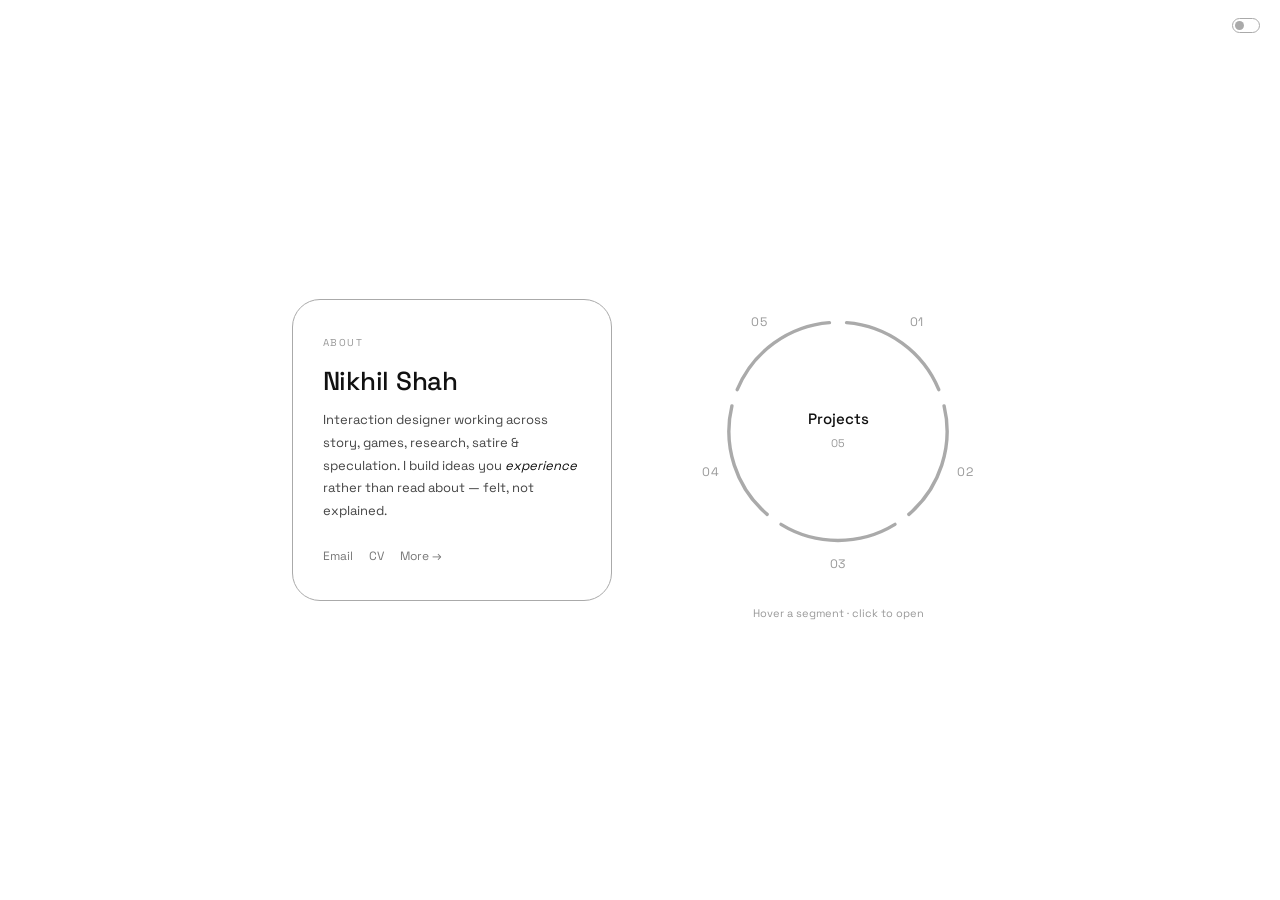
==== commit 82d4c806: "hehhe" ====
--- a/index.html
+++ b/index.html
@@ -16,87 +16,35 @@
   <span class="theme-track"><span class="theme-knob"></span></span>
 </label>
 
-<main class="page">
+<main class="landing">
 
-  <header class="intro">
-    <h1 class="intro-name">Nikhil Shah</h1>
-    <p class="intro-role">
+  <!-- About card -->
+  <article class="about-card">
+    <span class="card-kicker">About</span>
+    <h1 class="about-name">Nikhil Shah</h1>
+    <p class="about-bio">
       Interaction designer working across story, games, research, satire
-      &amp; speculation. Selected work below.
+      &amp; speculation. I build ideas you <em>experience</em> rather than
+      read about — felt, not explained.
     </p>
-    <nav class="intro-links">
+    <nav class="about-links">
       <a href="mailto:shahniku2004@gmail.com">Email</a>
       <a href="Content/Nikhil_Resume.pdf" target="_blank">CV</a>
-      <a href="sandbox.html">Sandbox</a>
-      <a href="https://www.instagram.com" target="_blank">Instagram</a>
+      <a href="about.html">More →</a>
     </nav>
-  </header>
+  </article>
 
-  <section class="work">
-
-    <a class="item" href="case.html?id=p01">
-      <span class="item-num">01</span>
-      <div class="item-main">
-        <div class="item-head">
-          <h2 class="item-title">Ministry of Misconduct</h2>
-          <span class="item-date">March 2026 — In Progress</span>
-        </div>
-        <p class="item-cats">Game · p5.js · Satire · Solo</p>
-        <p class="item-context">A p5.js browser game where you play the powerful person and your job is to maintain corruption, not fight it. Inversion is the point — it should be felt, not explained.</p>
+  <!-- Projects infographic -->
+  <section class="graphic">
+    <div class="donut-wrap">
+      <svg id="donut" class="donut" viewBox="0 0 220 220" aria-label="Projects"></svg>
+      <div class="donut-center" id="donut-center">
+        <span class="dc-label">Projects</span>
+        <span class="dc-sub">05</span>
       </div>
-    </a>
-
-    <a class="item" href="case.html?id=p02">
-      <span class="item-num">02</span>
-      <div class="item-main">
-        <div class="item-head">
-          <h2 class="item-title">Ghar Jo Hum Piche Chhod Aaye</h2>
-          <span class="item-date">2024</span>
-        </div>
-        <p class="item-cats">VR · Installation · Physical Computing · Immersive</p>
-        <p class="item-context">A multisensory VR and physical-space installation set in a single kitchen on the day Partition news breaks, experienced through the body of an unsupervised child looking for a lost toy.</p>
-      </div>
-    </a>
-
-    <a class="item" href="case.html?id=p03">
-      <span class="item-num">03</span>
-      <div class="item-main">
-        <div class="item-head">
-          <h2 class="item-title">C-Pill</h2>
-        </div>
-        <p class="item-cats">Speculative · Critical Design · Political Philosophy</p>
-        <p class="item-context">Each party's manifesto is a "pill" that grants complete knowledge of that party — but consuming it disqualifies you from voting for them. Full knowledge cancels belief.</p>
-      </div>
-    </a>
-
-    <a class="item" href="case.html?id=p04">
-      <span class="item-num">04</span>
-      <div class="item-main">
-        <div class="item-head">
-          <h2 class="item-title">Hum Panchi Umukt Gagan Ke</h2>
-        </div>
-        <p class="item-cats">Narrative · Animation · Film</p>
-        <p class="item-context">A video poem adapting Shiv Mangal Singh Suman's Hindi poem into a puppeteering-style animated short — full solo pipeline: narration, storyboard, assets, sound design, final video.</p>
-      </div>
-    </a>
-
-    <a class="item" href="case.html?id=p05">
-      <span class="item-num">05</span>
-      <div class="item-main">
-        <div class="item-head">
-          <h2 class="item-title">Zepto Satire</h2>
-        </div>
-        <p class="item-cats">Interaction Design · Data Viz · Critique</p>
-        <p class="item-context">A functional dummy app that mimics Zepto's ordering flow but, instead of food, surfaces data about gig-workers' health under Delhi's high AQI — interaction-as-critique.</p>
-      </div>
-    </a>
-
+    </div>
+    <p class="graphic-hint">Hover a segment · click to open</p>
   </section>
-
-  <footer class="foot">
-    <span>© 2026 Nikhil Shah</span>
-    <a href="mailto:shahniku2004@gmail.com">shahniku2004@gmail.com</a>
-  </footer>
 
 </main>
 
--- a/style.css
+++ b/style.css
@@ -160,6 +160,140 @@
 #theme-chk:checked ~ .theme-track .theme-knob {
   transform: translateX(13px);
   background: var(--fg);
+}
+
+/* ════════════ LANDING (infographic) ════════════ */
+body { transition: opacity 0.3s ease, background 0.25s, color 0.25s; }
+body.leaving { opacity: 0; }
+
+.landing {
+  min-height: 100vh;
+  display: flex;
+  flex-wrap: wrap;
+  align-items: center;
+  justify-content: center;
+  gap: clamp(32px, 6vw, 88px);
+  padding: 64px 24px;
+}
+.about-card, .graphic {
+  animation: rise 0.7s cubic-bezier(0.22, 0.61, 0.36, 1) both;
+}
+.graphic { animation-delay: 0.1s; }
+@keyframes rise {
+  from { opacity: 0; transform: translateY(16px); }
+  to   { opacity: 1; transform: none; }
+}
+
+/* About card — rounded, thin stroke */
+.about-card {
+  width: 320px;
+  max-width: 100%;
+  border: 1px solid var(--fg-faint);
+  border-radius: 28px;
+  padding: 32px 30px;
+}
+.card-kicker {
+  font-size: 10px;
+  text-transform: uppercase;
+  letter-spacing: 0.16em;
+  color: var(--fg-muted);
+}
+.about-name {
+  margin-top: 14px;
+  font-size: 26px;
+  font-weight: 500;
+  letter-spacing: -0.01em;
+  line-height: 1.1;
+}
+.about-bio {
+  margin-top: 14px;
+  font-size: 13px;
+  line-height: 1.75;
+  color: var(--fg-mid);
+}
+.about-bio em { font-style: italic; color: var(--fg); }
+.about-links {
+  margin-top: 24px;
+  display: flex;
+  flex-wrap: wrap;
+  gap: 16px;
+  font-size: 12px;
+  color: var(--fg-light);
+}
+.about-links a { position: relative; padding-bottom: 2px; }
+.about-links a:hover { color: var(--fg); }
+.about-links a::after {
+  content: '';
+  position: absolute; left: 0; bottom: 0;
+  width: 0; height: 1px; background: var(--fg);
+  transition: width 0.25s ease;
+}
+.about-links a:hover::after { width: 100%; }
+
+/* Projects donut */
+.graphic { display: flex; flex-direction: column; align-items: center; gap: 20px; }
+.donut-wrap { position: relative; width: clamp(240px, 30vw, 300px); aspect-ratio: 1; }
+.donut { width: 100%; height: 100%; overflow: visible; }
+
+.seg {
+  fill: none;
+  stroke: var(--fg-faint);
+  stroke-width: 2.5;
+  stroke-linecap: round;
+  stroke-dasharray: 1;
+  stroke-dashoffset: 1;            /* hidden until drawn */
+  transition: stroke-dashoffset 0.9s ease, stroke 0.3s ease, stroke-width 0.3s ease;
+}
+.seg.drawn { stroke-dashoffset: 0; }
+.seg.active { stroke: var(--fg); stroke-width: 6; }
+
+.seg-hit {
+  fill: none;
+  stroke: transparent;
+  stroke-width: 24;
+  stroke-linecap: round;
+  pointer-events: stroke;          /* catch hovers across the whole slice */
+  cursor: pointer;
+}
+
+.seg-num {
+  fill: var(--fg-muted);
+  font-family: 'Space Grotesk', sans-serif;
+  font-size: 9px;
+  letter-spacing: 0.04em;
+  transition: fill 0.25s ease;
+}
+.seg-num.active { fill: var(--fg); }
+
+.donut-center {
+  position: absolute;
+  inset: 0;
+  display: flex;
+  flex-direction: column;
+  align-items: center;
+  justify-content: center;
+  text-align: center;
+  pointer-events: none;
+  padding: 0 26px;
+}
+.dc-label {
+  font-size: 15px;
+  font-weight: 500;
+  line-height: 1.22;
+  max-width: 11ch;
+  transition: font-size 0.2s ease;
+}
+.donut-center.swapped .dc-label { font-size: 12.5px; }
+.dc-sub {
+  margin-top: 7px;
+  font-size: 11px;
+  color: var(--fg-muted);
+  letter-spacing: 0.08em;
+}
+.graphic-hint { font-size: 11px; color: var(--fg-muted); }
+
+@media (max-width: 720px) {
+  .landing { flex-direction: column; gap: 40px; }
 }
 
 /* ── CASE STUDY ── */
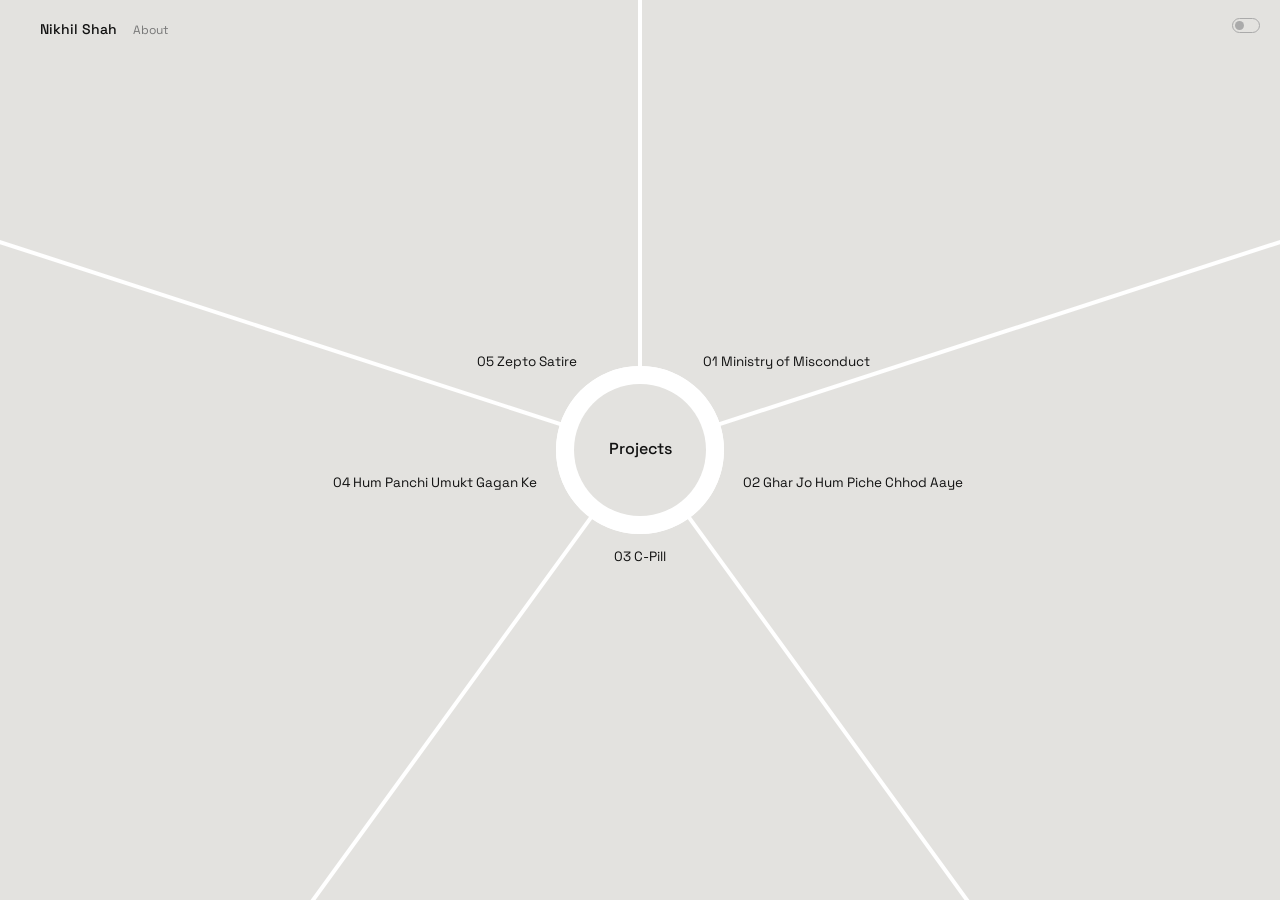
==== commit 2df1a767: "sgf" ====
--- a/index.html
+++ b/index.html
@@ -16,36 +16,14 @@
   <span class="theme-track"><span class="theme-knob"></span></span>
 </label>
 
+<header class="mini">
+  <span class="mini-name">Nikhil Shah</span>
+  <a class="mini-link" href="about.html">About</a>
+</header>
+
 <main class="landing">
-
-  <!-- About card -->
-  <article class="about-card">
-    <span class="card-kicker">About</span>
-    <h1 class="about-name">Nikhil Shah</h1>
-    <p class="about-bio">
-      Interaction designer working across story, games, research, satire
-      &amp; speculation. I build ideas you <em>experience</em> rather than
-      read about — felt, not explained.
-    </p>
-    <nav class="about-links">
-      <a href="mailto:shahniku2004@gmail.com">Email</a>
-      <a href="Content/Nikhil_Resume.pdf" target="_blank">CV</a>
-      <a href="about.html">More →</a>
-    </nav>
-  </article>
-
-  <!-- Projects infographic -->
-  <section class="graphic">
-    <div class="donut-wrap">
-      <svg id="donut" class="donut" viewBox="0 0 220 220" aria-label="Projects"></svg>
-      <div class="donut-center" id="donut-center">
-        <span class="dc-label">Projects</span>
-        <span class="dc-sub">05</span>
-      </div>
-    </div>
-    <p class="graphic-hint">Hover a segment · click to open</p>
-  </section>
-
+  <!-- full-page radial projects fan (built in script.js) -->
+  <svg id="fan" class="fan" aria-label="Projects"></svg>
 </main>
 
 <script src="script.js"></script>
--- a/style.css
+++ b/style.css
@@ -6,6 +6,8 @@
   --fg-muted: #999;
   --fg-faint: #aaa;
   --border-light: #e8e8e8;
+  --tile: #e3e2df;
+  --tile-ink: #111;
 }
 body.dark {
   --bg: #1c1c1c;
@@ -15,6 +17,8 @@
   --fg-muted: #666;
   --fg-faint: #555;
   --border-light: #2a2a2a;
+  --tile: #2a2a2a;
+  --tile-ink: #e8e8e5;
 }
 
 *, *::before, *::after { box-sizing: border-box; margin: 0; padding: 0; }
@@ -162,139 +166,83 @@
   background: var(--fg);
 }
 
-/* ════════════ LANDING (infographic) ════════════ */
+/* ════════════ LANDING (radial fan) ════════════ */
 body { transition: opacity 0.3s ease, background 0.25s, color 0.25s; }
 body.leaving { opacity: 0; }
-
-.landing {
-  min-height: 100vh;
-  display: flex;
-  flex-wrap: wrap;
-  align-items: center;
-  justify-content: center;
-  gap: clamp(32px, 6vw, 88px);
-  padding: 64px 24px;
-}
-.about-card, .graphic {
+body:has(.landing) { overflow: hidden; height: 100vh; }
+
+.landing { position: fixed; inset: 0; }
+
+/* the projects fan (full-viewport SVG, slices bleed off-screen) */
+.fan {
+  position: fixed;
+  inset: 0;
+  z-index: 0;
+  pointer-events: none;        /* only the shapes capture events */
+}
+.wedge {
+  fill: var(--tile);
+  pointer-events: auto;
+  cursor: pointer;
+  opacity: 0;
+  transition: opacity 0.6s ease, fill 0.3s ease, filter 0.3s ease;
+}
+.wedge.in { opacity: 1; }
+.wedge.active { fill: var(--fg); }
+.wedge.dim { opacity: 0.88; filter: blur(2.5px); }
+
+.sep { stroke: var(--bg); stroke-width: 4; stroke-linecap: round; }
+.moat { fill: var(--bg); }
+.hub { fill: var(--tile); }
+.hub-label {
+  fill: var(--tile-ink);
+  font-family: 'Space Grotesk', sans-serif;
+  font-size: 16px;
+  font-weight: 500;
+}
+.wedge-label {
+  fill: var(--tile-ink);
+  font-family: 'Space Grotesk', sans-serif;
+  font-size: 13.5px;
+  pointer-events: auto;
+  cursor: pointer;
+  opacity: 0;
+  transition: opacity 0.5s ease 0.35s, fill 0.25s ease, filter 0.25s ease;
+}
+.wedge-label.in { opacity: 1; }
+.wedge-label.active { fill: var(--bg); font-weight: 600; }
+.wedge-label.dim { opacity: 0.45; filter: blur(1.3px); }
+
+/* small corner identity */
+.mini {
+  position: fixed;
+  top: 18px;
+  left: clamp(20px, 4vw, 40px);
+  z-index: 5;
+  display: flex;
+  align-items: baseline;
+  gap: 16px;
   animation: rise 0.7s cubic-bezier(0.22, 0.61, 0.36, 1) both;
 }
-.graphic { animation-delay: 0.1s; }
 @keyframes rise {
-  from { opacity: 0; transform: translateY(16px); }
+  from { opacity: 0; transform: translateY(-8px); }
   to   { opacity: 1; transform: none; }
 }
-
-/* About card — rounded, thin stroke */
-.about-card {
-  width: 320px;
-  max-width: 100%;
-  border: 1px solid var(--fg-faint);
-  border-radius: 28px;
-  padding: 32px 30px;
-}
-.card-kicker {
-  font-size: 10px;
-  text-transform: uppercase;
-  letter-spacing: 0.16em;
-  color: var(--fg-muted);
-}
-.about-name {
-  margin-top: 14px;
-  font-size: 26px;
-  font-weight: 500;
-  letter-spacing: -0.01em;
-  line-height: 1.1;
-}
-.about-bio {
-  margin-top: 14px;
-  font-size: 13px;
-  line-height: 1.75;
-  color: var(--fg-mid);
-}
-.about-bio em { font-style: italic; color: var(--fg); }
-.about-links {
-  margin-top: 24px;
-  display: flex;
-  flex-wrap: wrap;
-  gap: 16px;
+.mini-name { font-size: 14px; font-weight: 500; }
+.mini-link {
   font-size: 12px;
   color: var(--fg-light);
-}
-.about-links a { position: relative; padding-bottom: 2px; }
-.about-links a:hover { color: var(--fg); }
-.about-links a::after {
+  position: relative;
+  padding-bottom: 2px;
+}
+.mini-link:hover { color: var(--fg); }
+.mini-link::after {
   content: '';
   position: absolute; left: 0; bottom: 0;
   width: 0; height: 1px; background: var(--fg);
   transition: width 0.25s ease;
 }
-.about-links a:hover::after { width: 100%; }
-
-/* Projects donut */
-.graphic { display: flex; flex-direction: column; align-items: center; gap: 20px; }
-.donut-wrap { position: relative; width: clamp(240px, 30vw, 300px); aspect-ratio: 1; }
-.donut { width: 100%; height: 100%; overflow: visible; }
-
-.seg {
-  fill: none;
-  stroke: var(--fg-faint);
-  stroke-width: 2.5;
-  stroke-linecap: round;
-  stroke-dasharray: 1;
-  stroke-dashoffset: 1;            /* hidden until drawn */
-  transition: stroke-dashoffset 0.9s ease, stroke 0.3s ease, stroke-width 0.3s ease;
-}
-.seg.drawn { stroke-dashoffset: 0; }
-.seg.active { stroke: var(--fg); stroke-width: 6; }
-
-.seg-hit {
-  fill: none;
-  stroke: transparent;
-  stroke-width: 24;
-  stroke-linecap: round;
-  pointer-events: stroke;          /* catch hovers across the whole slice */
-  cursor: pointer;
-}
-
-.seg-num {
-  fill: var(--fg-muted);
-  font-family: 'Space Grotesk', sans-serif;
-  font-size: 9px;
-  letter-spacing: 0.04em;
-  transition: fill 0.25s ease;
-}
-.seg-num.active { fill: var(--fg); }
-
-.donut-center {
-  position: absolute;
-  inset: 0;
-  display: flex;
-  flex-direction: column;
-  align-items: center;
-  justify-content: center;
-  text-align: center;
-  pointer-events: none;
-  padding: 0 26px;
-}
-.dc-label {
-  font-size: 15px;
-  font-weight: 500;
-  line-height: 1.22;
-  max-width: 11ch;
-  transition: font-size 0.2s ease;
-}
-.donut-center.swapped .dc-label { font-size: 12.5px; }
-.dc-sub {
-  margin-top: 7px;
-  font-size: 11px;
-  color: var(--fg-muted);
-  letter-spacing: 0.08em;
-}
-.graphic-hint { font-size: 11px; color: var(--fg-muted); }
-
-@media (max-width: 720px) {
-  .landing { flex-direction: column; gap: 40px; }
-}
+.mini-link:hover::after { width: 100%; }
 
 /* ── CASE STUDY ── */
 .case-back {
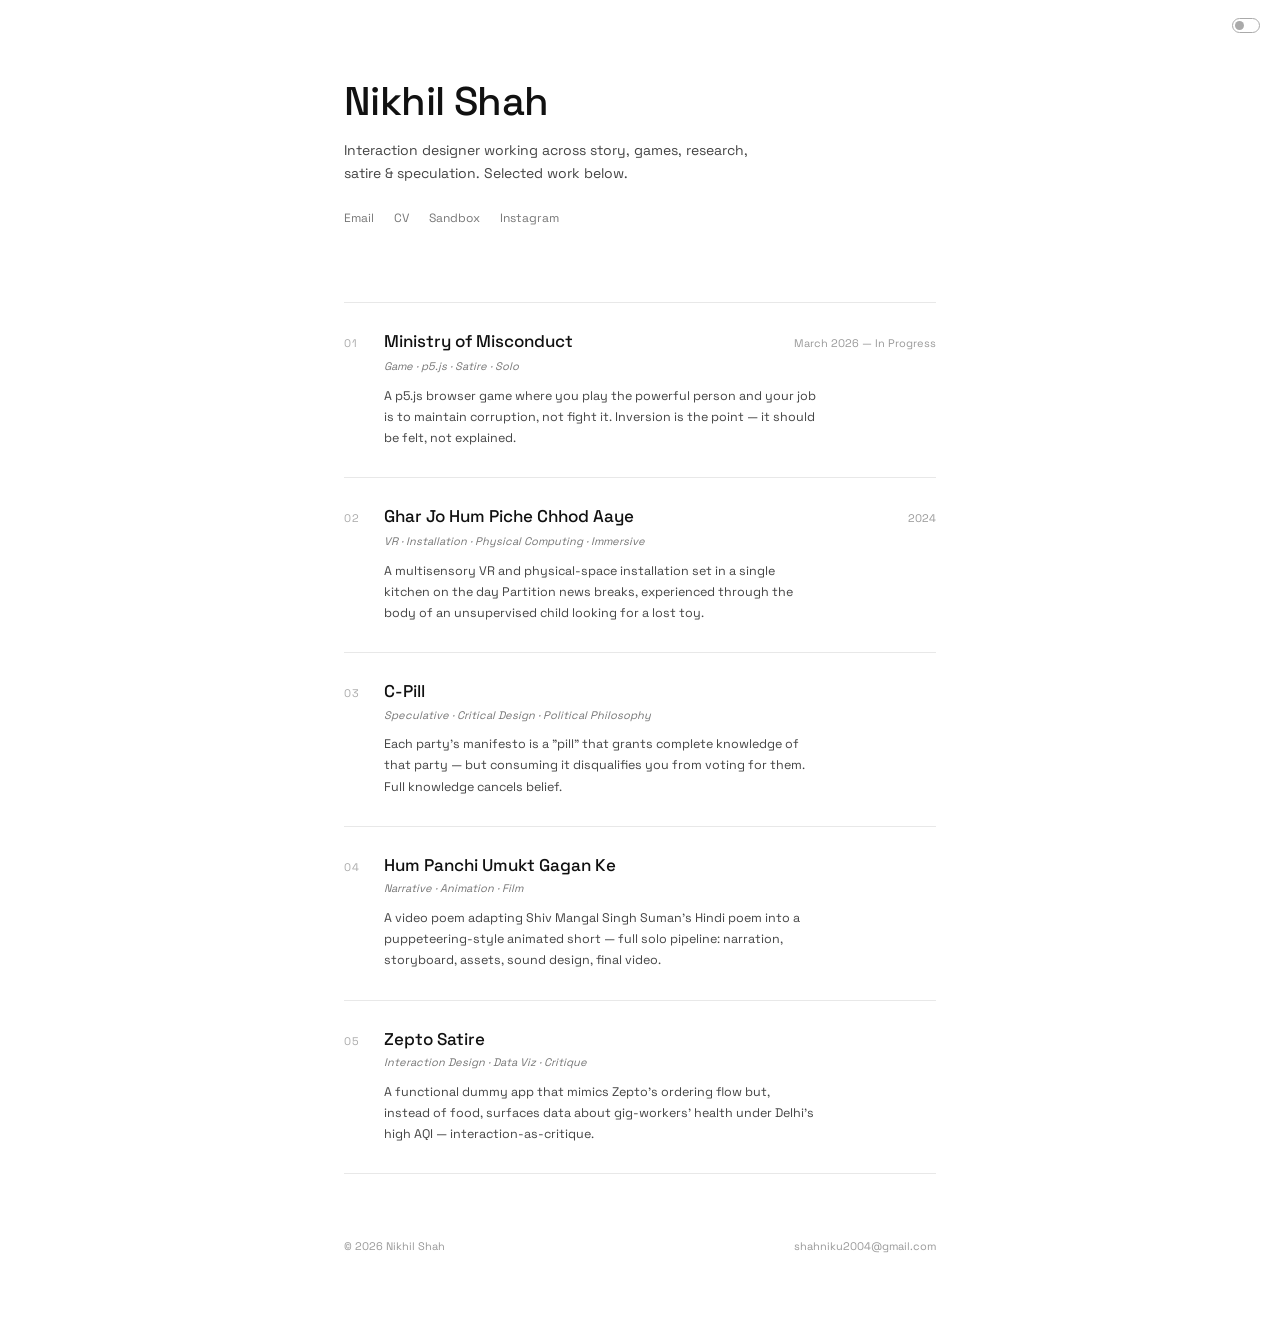
==== commit e8089929: "f" ====
--- a/index.html
+++ b/index.html
@@ -16,14 +16,88 @@
   <span class="theme-track"><span class="theme-knob"></span></span>
 </label>
 
-<header class="mini">
-  <span class="mini-name">Nikhil Shah</span>
-  <a class="mini-link" href="about.html">About</a>
-</header>
+<main class="page">
 
-<main class="landing">
-  <!-- full-page radial projects fan (built in script.js) -->
-  <svg id="fan" class="fan" aria-label="Projects"></svg>
+  <header class="intro">
+    <h1 class="intro-name">Nikhil Shah</h1>
+    <p class="intro-role">
+      Interaction designer working across story, games, research, satire
+      &amp; speculation. Selected work below.
+    </p>
+    <nav class="intro-links">
+      <a href="mailto:shahniku2004@gmail.com">Email</a>
+      <a href="Content/Nikhil_Resume.pdf" target="_blank">CV</a>
+      <a href="sandbox.html">Sandbox</a>
+      <a href="https://www.instagram.com" target="_blank">Instagram</a>
+    </nav>
+  </header>
+
+  <section class="work">
+
+    <a class="item" href="case.html?id=p01">
+      <span class="item-num">01</span>
+      <div class="item-main">
+        <div class="item-head">
+          <h2 class="item-title">Ministry of Misconduct</h2>
+          <span class="item-date">March 2026 — In Progress</span>
+        </div>
+        <p class="item-cats">Game · p5.js · Satire · Solo</p>
+        <p class="item-context">A p5.js browser game where you play the powerful person and your job is to maintain corruption, not fight it. Inversion is the point — it should be felt, not explained.</p>
+      </div>
+    </a>
+
+    <a class="item" href="case.html?id=p02">
+      <span class="item-num">02</span>
+      <div class="item-main">
+        <div class="item-head">
+          <h2 class="item-title">Ghar Jo Hum Piche Chhod Aaye</h2>
+          <span class="item-date">2024</span>
+        </div>
+        <p class="item-cats">VR · Installation · Physical Computing · Immersive</p>
+        <p class="item-context">A multisensory VR and physical-space installation set in a single kitchen on the day Partition news breaks, experienced through the body of an unsupervised child looking for a lost toy.</p>
+      </div>
+    </a>
+
+    <a class="item" href="case.html?id=p03">
+      <span class="item-num">03</span>
+      <div class="item-main">
+        <div class="item-head">
+          <h2 class="item-title">C-Pill</h2>
+        </div>
+        <p class="item-cats">Speculative · Critical Design · Political Philosophy</p>
+        <p class="item-context">Each party's manifesto is a "pill" that grants complete knowledge of that party — but consuming it disqualifies you from voting for them. Full knowledge cancels belief.</p>
+      </div>
+    </a>
+
+    <a class="item" href="case.html?id=p04">
+      <span class="item-num">04</span>
+      <div class="item-main">
+        <div class="item-head">
+          <h2 class="item-title">Hum Panchi Umukt Gagan Ke</h2>
+        </div>
+        <p class="item-cats">Narrative · Animation · Film</p>
+        <p class="item-context">A video poem adapting Shiv Mangal Singh Suman's Hindi poem into a puppeteering-style animated short — full solo pipeline: narration, storyboard, assets, sound design, final video.</p>
+      </div>
+    </a>
+
+    <a class="item" href="case.html?id=p05">
+      <span class="item-num">05</span>
+      <div class="item-main">
+        <div class="item-head">
+          <h2 class="item-title">Zepto Satire</h2>
+        </div>
+        <p class="item-cats">Interaction Design · Data Viz · Critique</p>
+        <p class="item-context">A functional dummy app that mimics Zepto's ordering flow but, instead of food, surfaces data about gig-workers' health under Delhi's high AQI — interaction-as-critique.</p>
+      </div>
+    </a>
+
+  </section>
+
+  <footer class="foot">
+    <span>© 2026 Nikhil Shah</span>
+    <a href="mailto:shahniku2004@gmail.com">shahniku2004@gmail.com</a>
+  </footer>
+
 </main>
 
 <script src="script.js"></script>
--- a/style.css
+++ b/style.css
@@ -6,8 +6,6 @@
   --fg-muted: #999;
   --fg-faint: #aaa;
   --border-light: #e8e8e8;
-  --tile: #e3e2df;
-  --tile-ink: #111;
 }
 body.dark {
   --bg: #1c1c1c;
@@ -17,8 +15,6 @@
   --fg-muted: #666;
   --fg-faint: #555;
   --border-light: #2a2a2a;
-  --tile: #2a2a2a;
-  --tile-ink: #e8e8e5;
 }
 
 *, *::before, *::after { box-sizing: border-box; margin: 0; padding: 0; }
@@ -165,84 +161,6 @@
   transform: translateX(13px);
   background: var(--fg);
 }
-
-/* ════════════ LANDING (radial fan) ════════════ */
-body { transition: opacity 0.3s ease, background 0.25s, color 0.25s; }
-body.leaving { opacity: 0; }
-body:has(.landing) { overflow: hidden; height: 100vh; }
-
-.landing { position: fixed; inset: 0; }
-
-/* the projects fan (full-viewport SVG, slices bleed off-screen) */
-.fan {
-  position: fixed;
-  inset: 0;
-  z-index: 0;
-  pointer-events: none;        /* only the shapes capture events */
-}
-.wedge {
-  fill: var(--tile);
-  pointer-events: auto;
-  cursor: pointer;
-  opacity: 0;
-  transition: opacity 0.6s ease, fill 0.3s ease, filter 0.3s ease;
-}
-.wedge.in { opacity: 1; }
-.wedge.active { fill: var(--fg); }
-.wedge.dim { opacity: 0.88; filter: blur(2.5px); }
-
-.sep { stroke: var(--bg); stroke-width: 4; stroke-linecap: round; }
-.moat { fill: var(--bg); }
-.hub { fill: var(--tile); }
-.hub-label {
-  fill: var(--tile-ink);
-  font-family: 'Space Grotesk', sans-serif;
-  font-size: 16px;
-  font-weight: 500;
-}
-.wedge-label {
-  fill: var(--tile-ink);
-  font-family: 'Space Grotesk', sans-serif;
-  font-size: 13.5px;
-  pointer-events: auto;
-  cursor: pointer;
-  opacity: 0;
-  transition: opacity 0.5s ease 0.35s, fill 0.25s ease, filter 0.25s ease;
-}
-.wedge-label.in { opacity: 1; }
-.wedge-label.active { fill: var(--bg); font-weight: 600; }
-.wedge-label.dim { opacity: 0.45; filter: blur(1.3px); }
-
-/* small corner identity */
-.mini {
-  position: fixed;
-  top: 18px;
-  left: clamp(20px, 4vw, 40px);
-  z-index: 5;
-  display: flex;
-  align-items: baseline;
-  gap: 16px;
-  animation: rise 0.7s cubic-bezier(0.22, 0.61, 0.36, 1) both;
-}
-@keyframes rise {
-  from { opacity: 0; transform: translateY(-8px); }
-  to   { opacity: 1; transform: none; }
-}
-.mini-name { font-size: 14px; font-weight: 500; }
-.mini-link {
-  font-size: 12px;
-  color: var(--fg-light);
-  position: relative;
-  padding-bottom: 2px;
-}
-.mini-link:hover { color: var(--fg); }
-.mini-link::after {
-  content: '';
-  position: absolute; left: 0; bottom: 0;
-  width: 0; height: 1px; background: var(--fg);
-  transition: width 0.25s ease;
-}
-.mini-link:hover::after { width: 100%; }
 
 /* ── CASE STUDY ── */
 .case-back {
